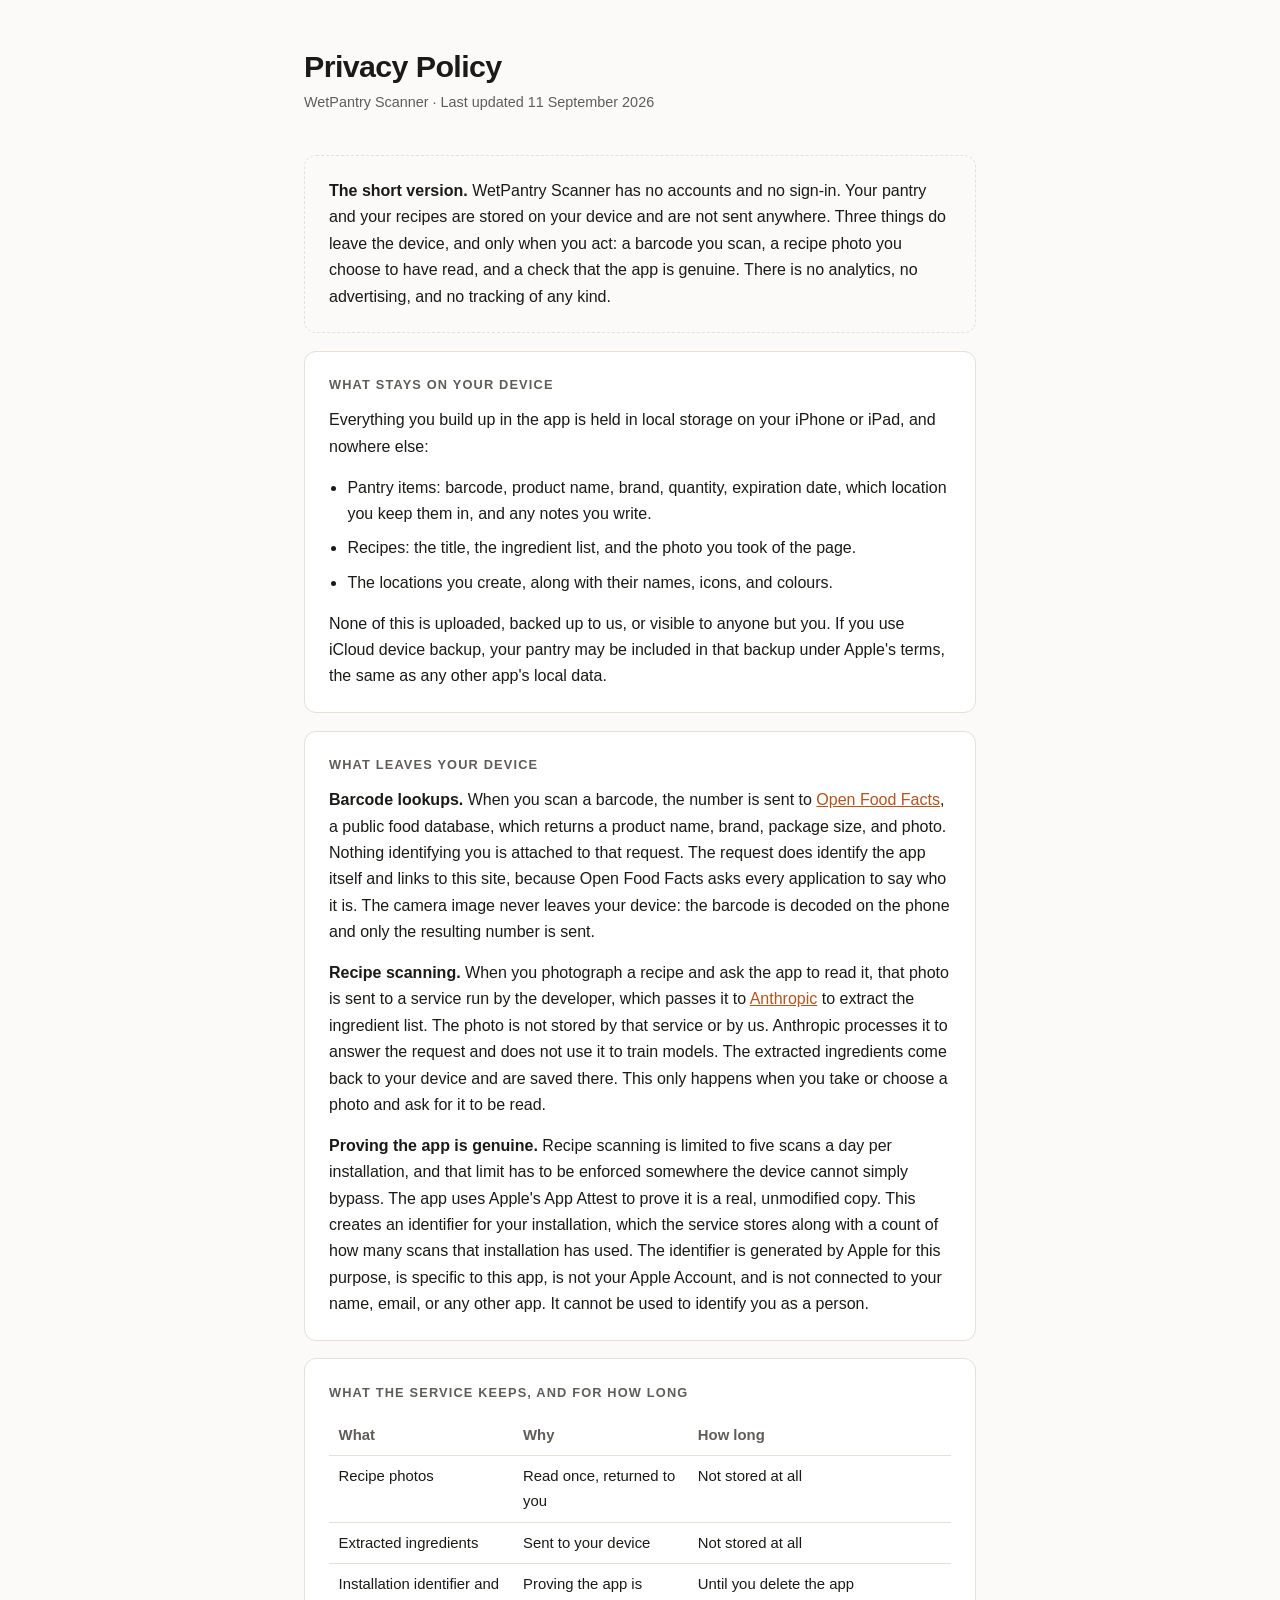
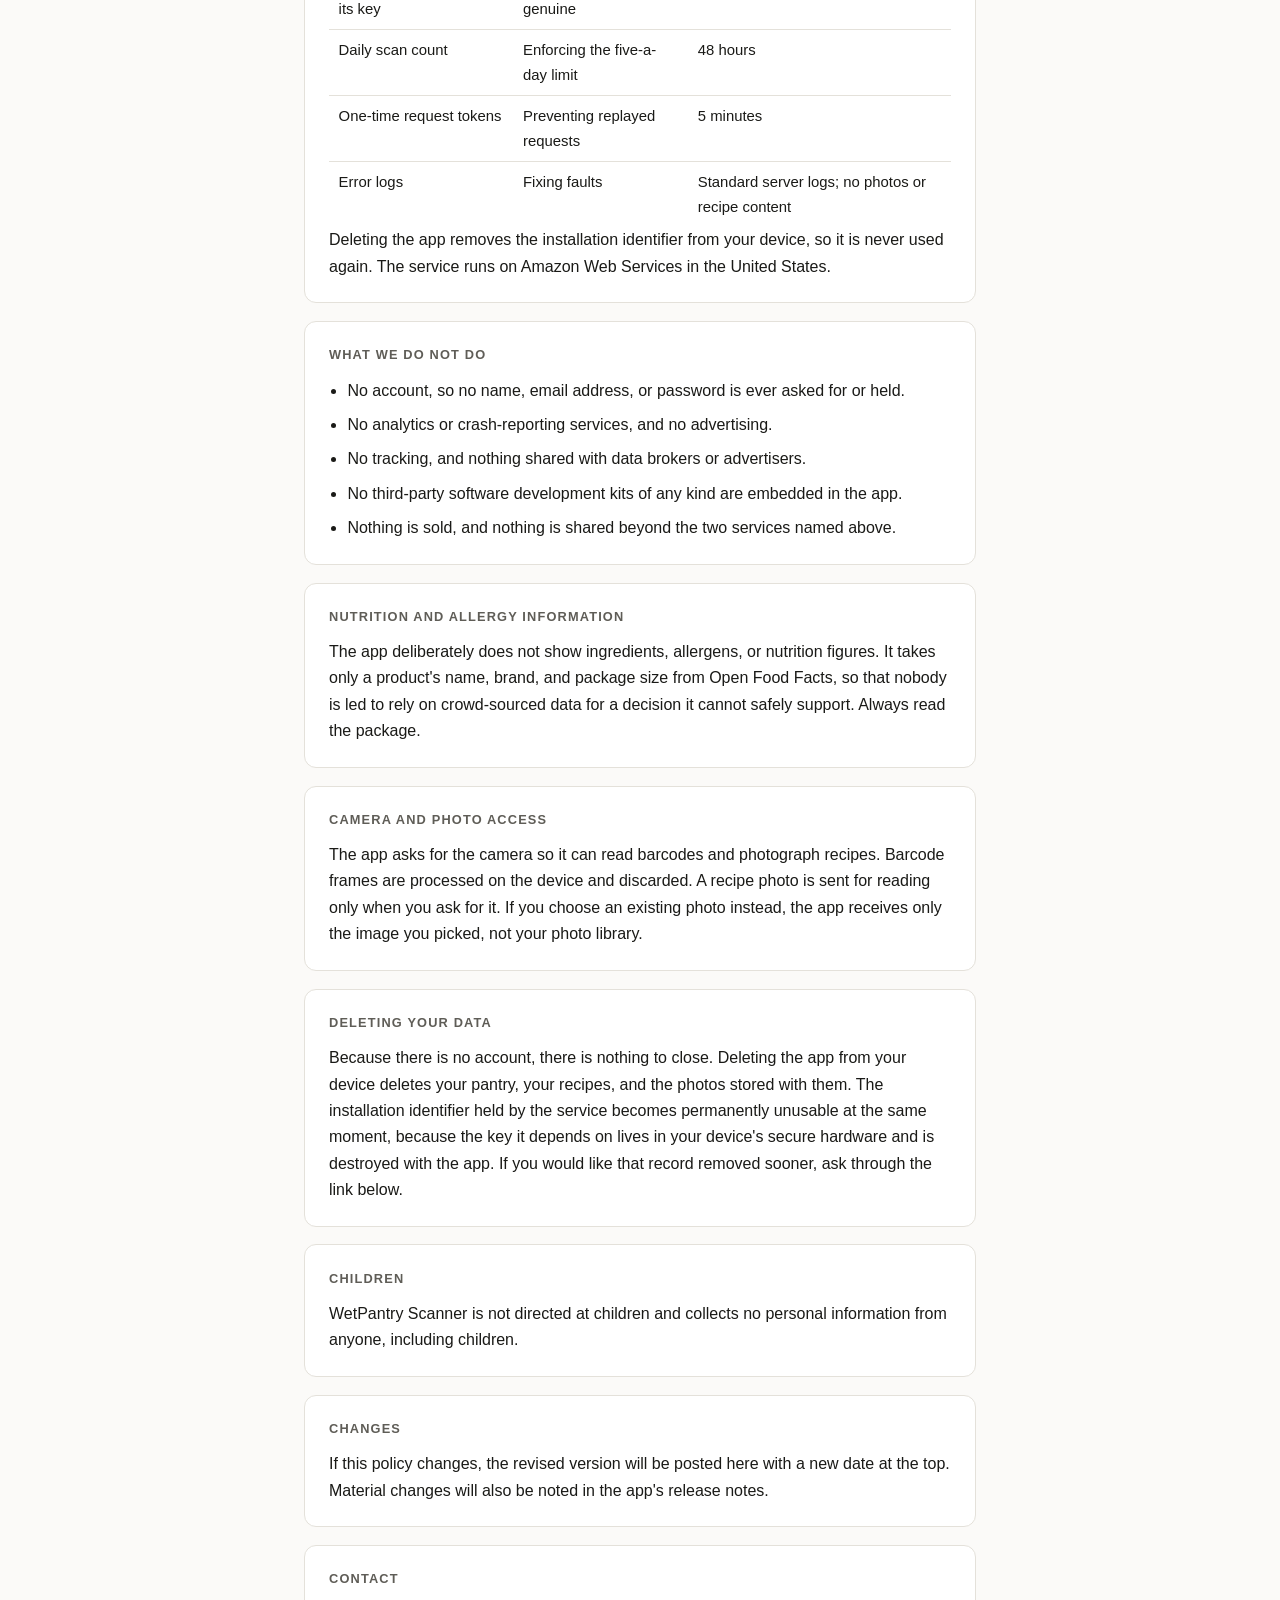
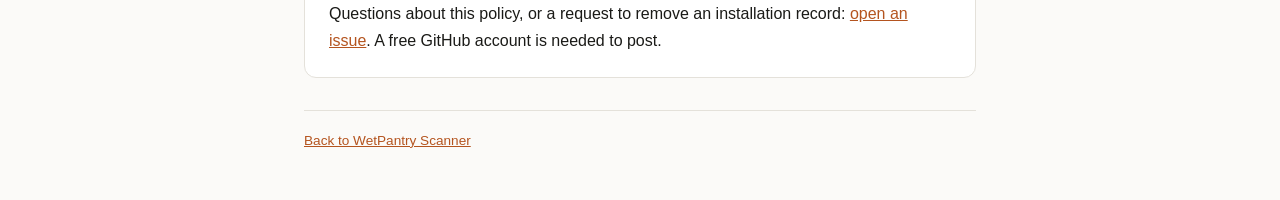
==== privacy.html @ a0a129f4 "Add the privacy policy Checked against what the app actually does rather than written from a templat" ====
<!doctype html>
<html lang="en">
<head>
<meta charset="utf-8">
<meta name="viewport" content="width=device-width, initial-scale=1">
<title>Privacy Policy · WetPantry Scanner</title>
<style>
  :root {
    --bg: #fbfaf8;
    --card: #ffffff;
    --ink: #1a1a17;
    --muted: #5f5d57;
    --rule: #e4e1da;
    --accent: #b4541f;
  }
  @media (prefers-color-scheme: dark) {
    :root {
      --bg: #16150f;
      --card: #201e18;
      --ink: #f2efe8;
      --muted: #a8a49a;
      --rule: #34312a;
      --accent: #e8874a;
    }
  }
  * { box-sizing: border-box; }
  body {
    margin: 0;
    background: var(--bg);
    color: var(--ink);
    font: 16px/1.65 -apple-system, BlinkMacSystemFont, "Segoe UI", Roboto, Helvetica, Arial, sans-serif;
    padding-block: 3rem;
    padding-inline: 20px;
  }
  main { max-width: 42rem; margin: 0 auto; }
  header { margin-bottom: 2.5rem; }
  h1 { font-size: 1.9rem; line-height: 1.2; margin: 0 0 .4rem; letter-spacing: -.02em; }
  .updated { color: var(--muted); margin: 0; font-size: .9rem; }
  h2 {
    font-size: .8rem; text-transform: uppercase; letter-spacing: .09em;
    color: var(--muted); margin: 0 0 .75rem; font-weight: 600;
  }
  section {
    background: var(--card);
    border: 1px solid var(--rule);
    border-radius: 12px;
    padding: 1.4rem 1.5rem;
    margin-bottom: 1.1rem;
  }
  .lede { background: transparent; border-style: dashed; }
  p { margin: 0 0 .9rem; }
  p:last-child { margin-bottom: 0; }
  a { color: var(--accent); }
  ul { margin: 0 0 .9rem; padding-left: 1.15rem; }
  ul:last-child { margin-bottom: 0; }
  li { margin-bottom: .5rem; }
  li:last-child { margin-bottom: 0; }
  table { border-collapse: collapse; width: 100%; font-size: .93rem; }
  th, td { text-align: left; padding: .5rem .6rem; border-bottom: 1px solid var(--rule); vertical-align: top; }
  th { color: var(--muted); font-weight: 600; }
  tr:last-child td { border-bottom: none; }
  .scroll { overflow-x: auto; }
  footer {
    color: var(--muted); font-size: .85rem;
    margin-top: 2rem; padding-top: 1.2rem;
    border-top: 1px solid var(--rule);
  }
</style>
</head>
<body>
<main>
  <header>
    <h1>Privacy Policy</h1>
    <p class="updated">WetPantry Scanner · Last updated 11 September 2026</p>
  </header>

  <section class="lede">
    <p><strong>The short version.</strong> WetPantry Scanner has no accounts and no sign-in. Your pantry and your recipes are stored on your device and are not sent anywhere. Three things do leave the device, and only when you act: a barcode you scan, a recipe photo you choose to have read, and a check that the app is genuine. There is no analytics, no advertising, and no tracking of any kind.</p>
  </section>

  <section>
    <h2>What stays on your device</h2>
    <p>Everything you build up in the app is held in local storage on your iPhone or iPad, and nowhere else:</p>
    <ul>
      <li>Pantry items: barcode, product name, brand, quantity, expiration date, which location you keep them in, and any notes you write.</li>
      <li>Recipes: the title, the ingredient list, and the photo you took of the page.</li>
      <li>The locations you create, along with their names, icons, and colours.</li>
    </ul>
    <p>None of this is uploaded, backed up to us, or visible to anyone but you. If you use iCloud device backup, your pantry may be included in that backup under Apple's terms, the same as any other app's local data.</p>
  </section>

  <section>
    <h2>What leaves your device</h2>

    <p><strong>Barcode lookups.</strong> When you scan a barcode, the number is sent to <a href="https://world.openfoodfacts.org">Open Food Facts</a>, a public food database, which returns a product name, brand, package size, and photo. Nothing identifying you is attached to that request. The request does identify the app itself and links to this site, because Open Food Facts asks every application to say who it is. The camera image never leaves your device: the barcode is decoded on the phone and only the resulting number is sent.</p>

    <p><strong>Recipe scanning.</strong> When you photograph a recipe and ask the app to read it, that photo is sent to a service run by the developer, which passes it to <a href="https://www.anthropic.com">Anthropic</a> to extract the ingredient list. The photo is not stored by that service or by us. Anthropic processes it to answer the request and does not use it to train models. The extracted ingredients come back to your device and are saved there. This only happens when you take or choose a photo and ask for it to be read.</p>

    <p><strong>Proving the app is genuine.</strong> Recipe scanning is limited to five scans a day per installation, and that limit has to be enforced somewhere the device cannot simply bypass. The app uses Apple's App Attest to prove it is a real, unmodified copy. This creates an identifier for your installation, which the service stores along with a count of how many scans that installation has used. The identifier is generated by Apple for this purpose, is specific to this app, is not your Apple Account, and is not connected to your name, email, or any other app. It cannot be used to identify you as a person.</p>
  </section>

  <section>
    <h2>What the service keeps, and for how long</h2>
    <div class="scroll">
      <table>
        <tr><th>What</th><th>Why</th><th>How long</th></tr>
        <tr><td>Recipe photos</td><td>Read once, returned to you</td><td>Not stored at all</td></tr>
        <tr><td>Extracted ingredients</td><td>Sent to your device</td><td>Not stored at all</td></tr>
        <tr><td>Installation identifier and its key</td><td>Proving the app is genuine</td><td>Until you delete the app</td></tr>
        <tr><td>Daily scan count</td><td>Enforcing the five-a-day limit</td><td>48 hours</td></tr>
        <tr><td>One-time request tokens</td><td>Preventing replayed requests</td><td>5 minutes</td></tr>
        <tr><td>Error logs</td><td>Fixing faults</td><td>Standard server logs; no photos or recipe content</td></tr>
      </table>
    </div>
    <p>Deleting the app removes the installation identifier from your device, so it is never used again. The service runs on Amazon Web Services in the United States.</p>
  </section>

  <section>
    <h2>What we do not do</h2>
    <ul>
      <li>No account, so no name, email address, or password is ever asked for or held.</li>
      <li>No analytics or crash-reporting services, and no advertising.</li>
      <li>No tracking, and nothing shared with data brokers or advertisers.</li>
      <li>No third-party software development kits of any kind are embedded in the app.</li>
      <li>Nothing is sold, and nothing is shared beyond the two services named above.</li>
    </ul>
  </section>

  <section>
    <h2>Nutrition and allergy information</h2>
    <p>The app deliberately does not show ingredients, allergens, or nutrition figures. It takes only a product's name, brand, and package size from Open Food Facts, so that nobody is led to rely on crowd-sourced data for a decision it cannot safely support. Always read the package.</p>
  </section>

  <section>
    <h2>Camera and photo access</h2>
    <p>The app asks for the camera so it can read barcodes and photograph recipes. Barcode frames are processed on the device and discarded. A recipe photo is sent for reading only when you ask for it. If you choose an existing photo instead, the app receives only the image you picked, not your photo library.</p>
  </section>

  <section>
    <h2>Deleting your data</h2>
    <p>Because there is no account, there is nothing to close. Deleting the app from your device deletes your pantry, your recipes, and the photos stored with them. The installation identifier held by the service becomes permanently unusable at the same moment, because the key it depends on lives in your device's secure hardware and is destroyed with the app. If you would like that record removed sooner, ask through the link below.</p>
  </section>

  <section>
    <h2>Children</h2>
    <p>WetPantry Scanner is not directed at children and collects no personal information from anyone, including children.</p>
  </section>

  <section>
    <h2>Changes</h2>
    <p>If this policy changes, the revised version will be posted here with a new date at the top. Material changes will also be noted in the app's release notes.</p>
  </section>

  <section>
    <h2>Contact</h2>
    <p>Questions about this policy, or a request to remove an installation record: <a href="https://github.com/wethcr/WetPantry/issues">open an issue</a>. A free GitHub account is needed to post.</p>
  </section>

  <footer>
    <a href="./">Back to WetPantry Scanner</a>
  </footer>
</main>
</body>
</html>
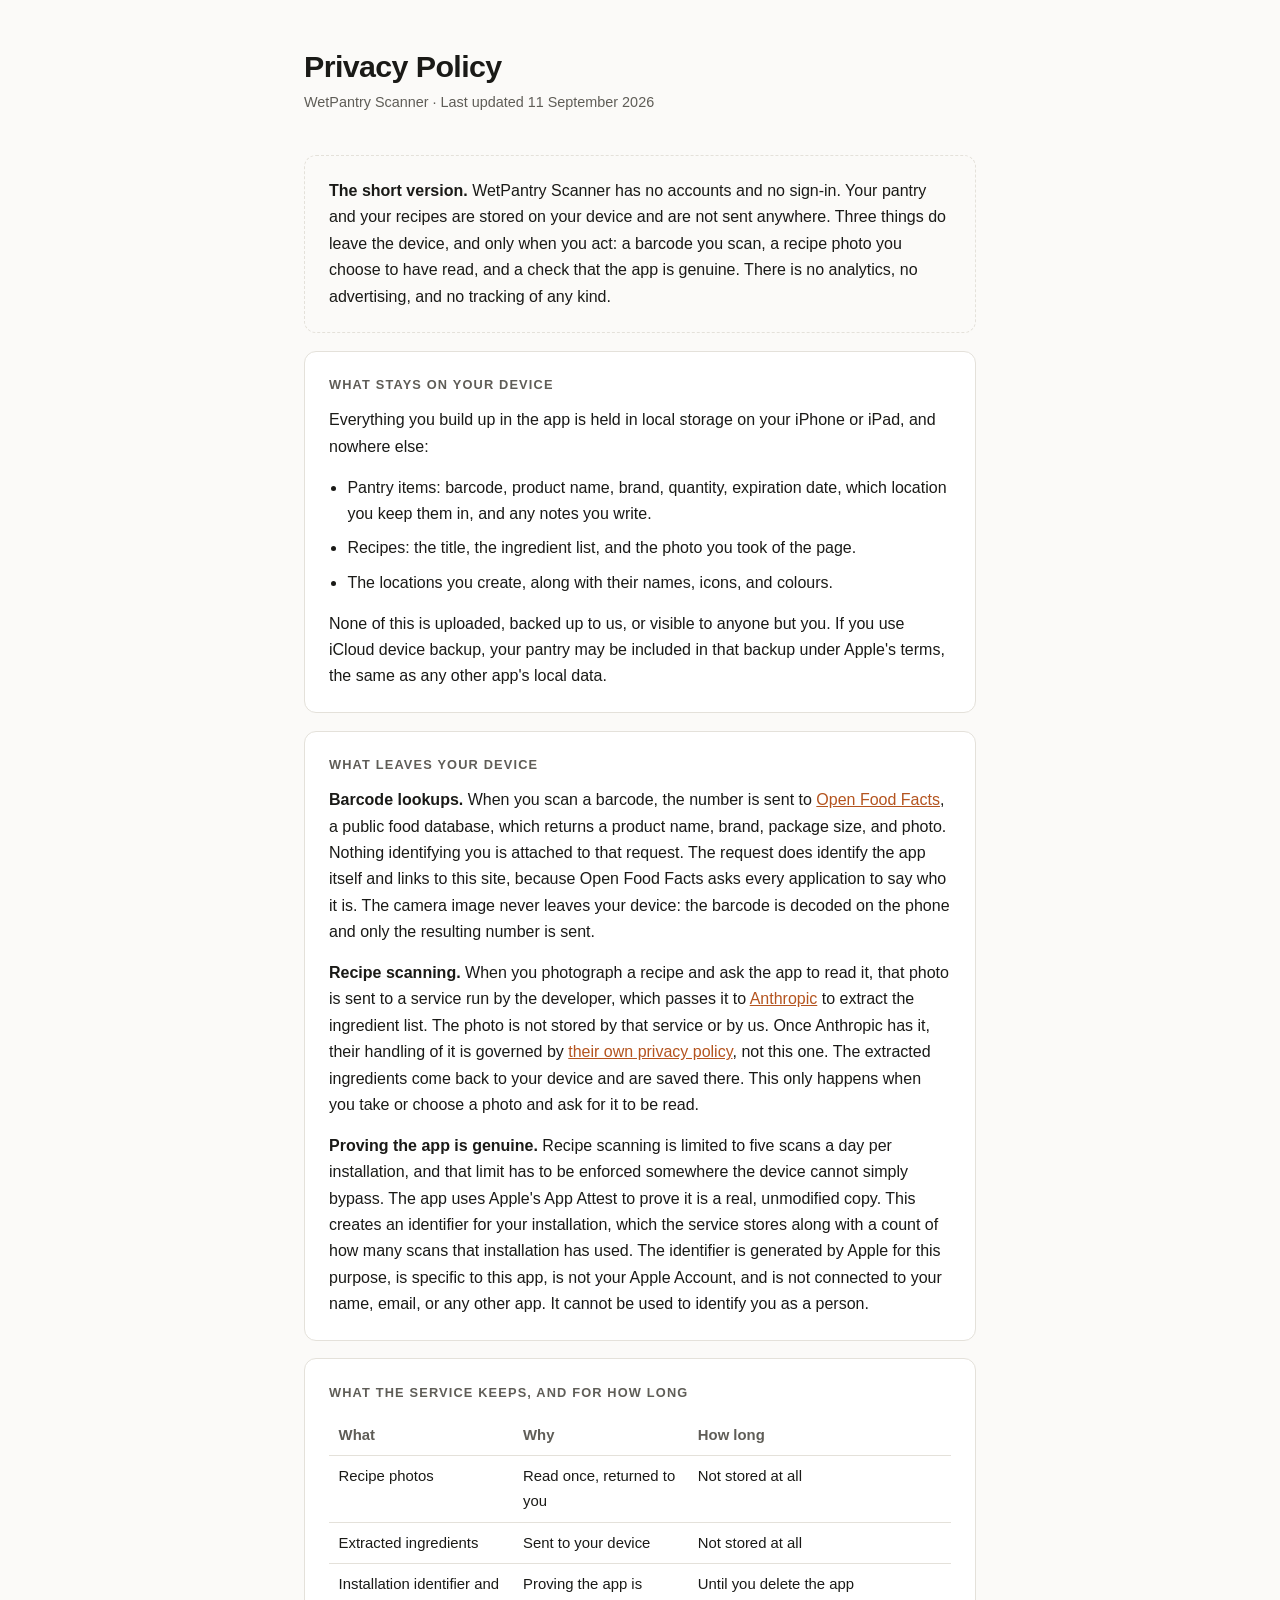
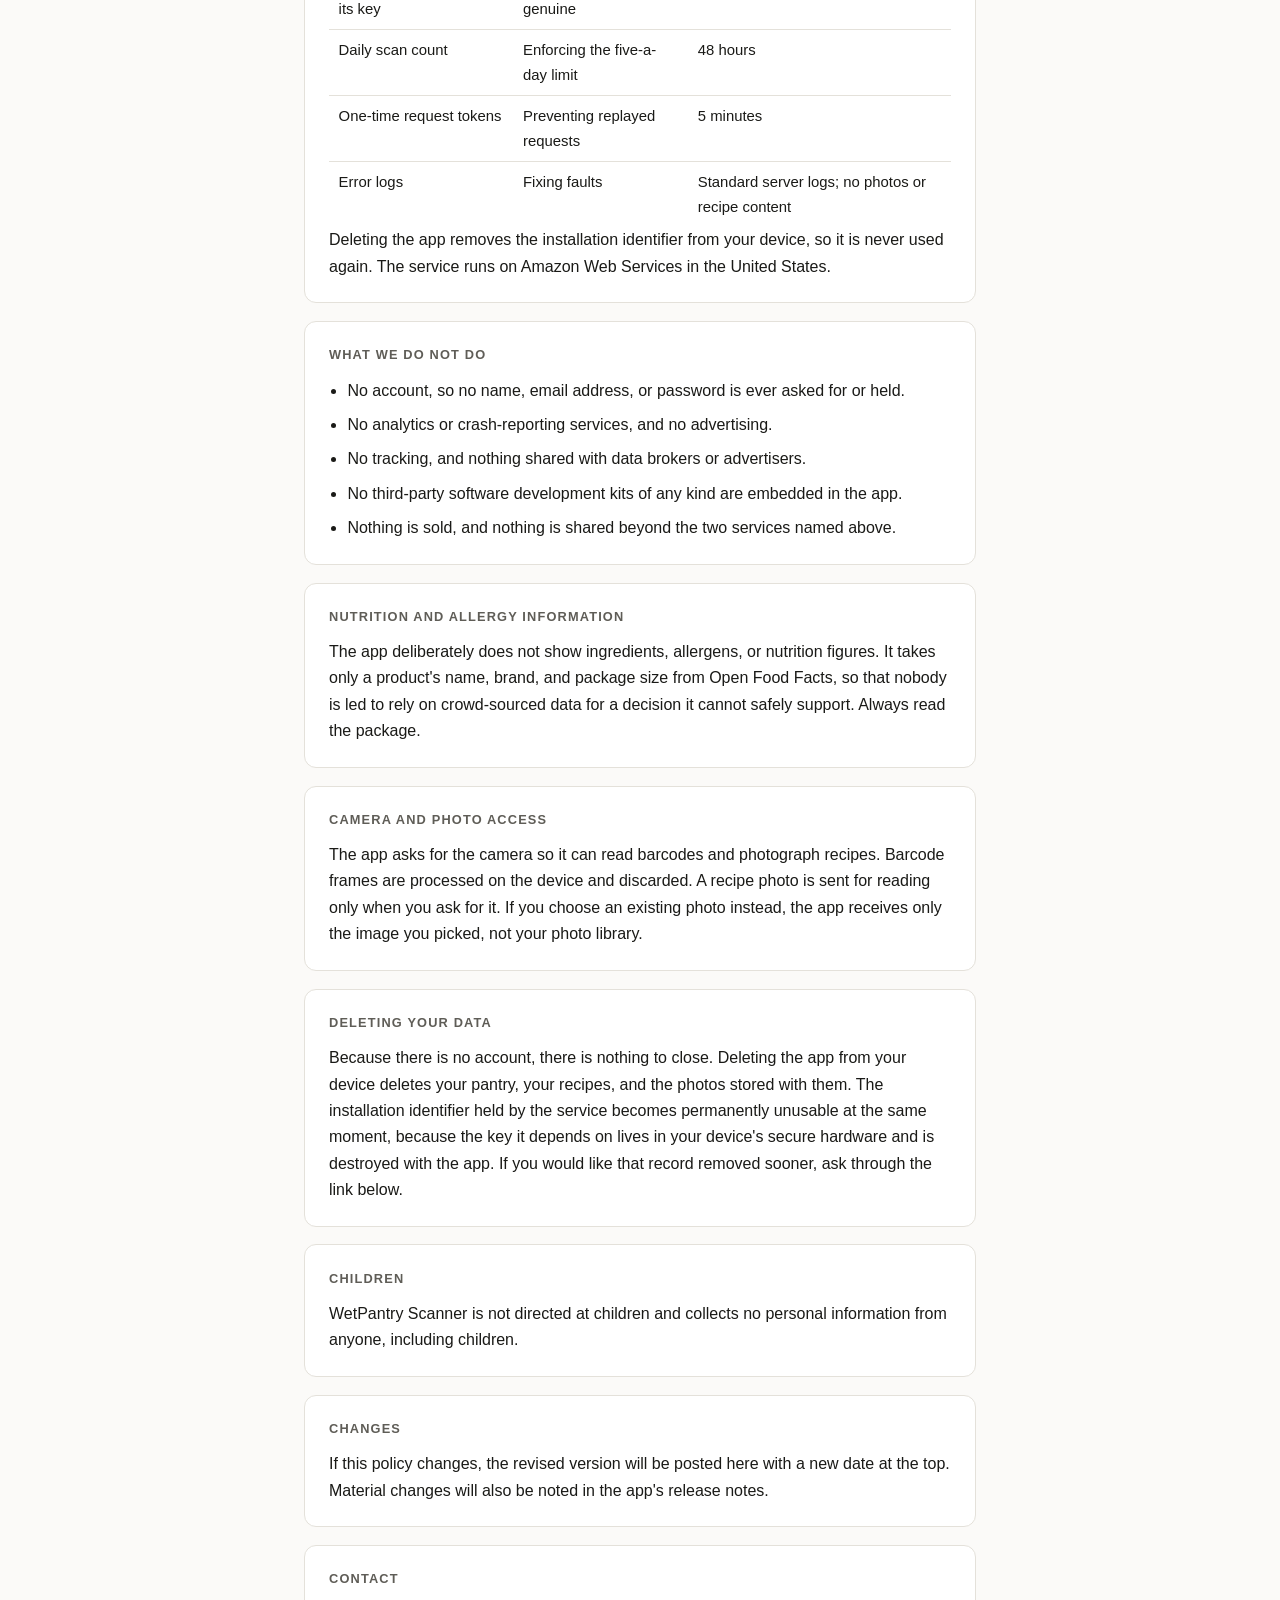
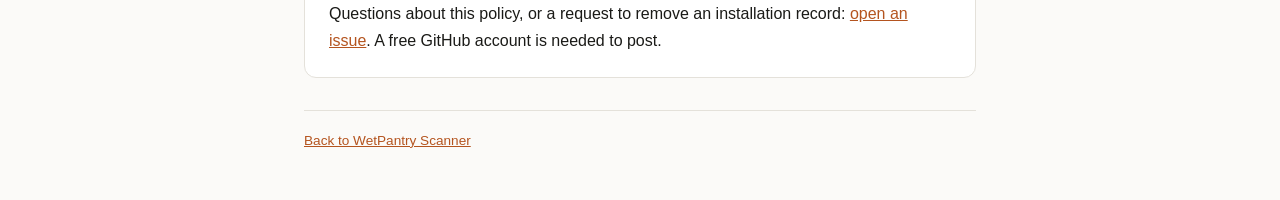
==== commit 992709af: "Don't claim what Anthropic does with a photo The policy said photos are not used to train models. Th" ====
--- a/privacy.html
+++ b/privacy.html
@@ -94,7 +94,7 @@
 
     <p><strong>Barcode lookups.</strong> When you scan a barcode, the number is sent to <a href="https://world.openfoodfacts.org">Open Food Facts</a>, a public food database, which returns a product name, brand, package size, and photo. Nothing identifying you is attached to that request. The request does identify the app itself and links to this site, because Open Food Facts asks every application to say who it is. The camera image never leaves your device: the barcode is decoded on the phone and only the resulting number is sent.</p>
 
-    <p><strong>Recipe scanning.</strong> When you photograph a recipe and ask the app to read it, that photo is sent to a service run by the developer, which passes it to <a href="https://www.anthropic.com">Anthropic</a> to extract the ingredient list. The photo is not stored by that service or by us. Anthropic processes it to answer the request and does not use it to train models. The extracted ingredients come back to your device and are saved there. This only happens when you take or choose a photo and ask for it to be read.</p>
+    <p><strong>Recipe scanning.</strong> When you photograph a recipe and ask the app to read it, that photo is sent to a service run by the developer, which passes it to <a href="https://www.anthropic.com">Anthropic</a> to extract the ingredient list. The photo is not stored by that service or by us. Once Anthropic has it, their handling of it is governed by <a href="https://www.anthropic.com/legal/privacy">their own privacy policy</a>, not this one. The extracted ingredients come back to your device and are saved there. This only happens when you take or choose a photo and ask for it to be read.</p>
 
     <p><strong>Proving the app is genuine.</strong> Recipe scanning is limited to five scans a day per installation, and that limit has to be enforced somewhere the device cannot simply bypass. The app uses Apple's App Attest to prove it is a real, unmodified copy. This creates an identifier for your installation, which the service stores along with a count of how many scans that installation has used. The identifier is generated by Apple for this purpose, is specific to this app, is not your Apple Account, and is not connected to your name, email, or any other app. It cannot be used to identify you as a person.</p>
   </section>
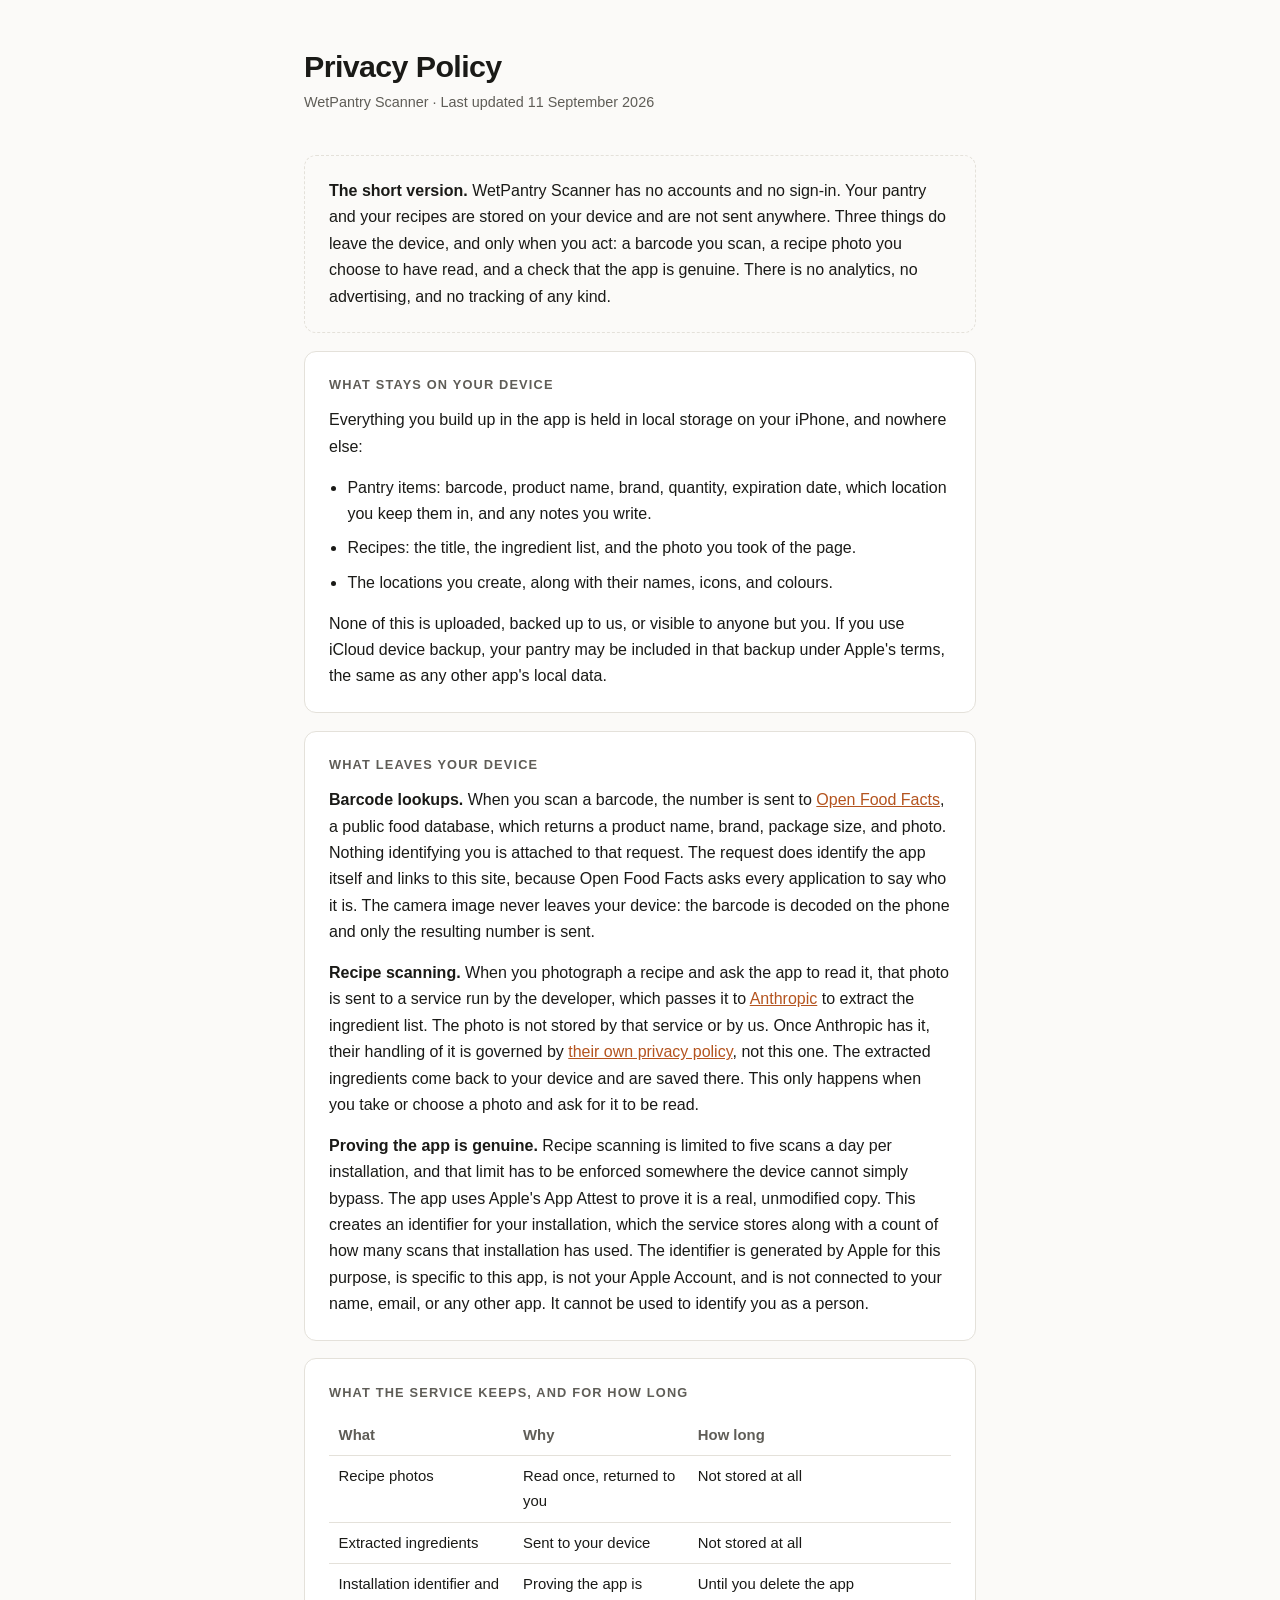
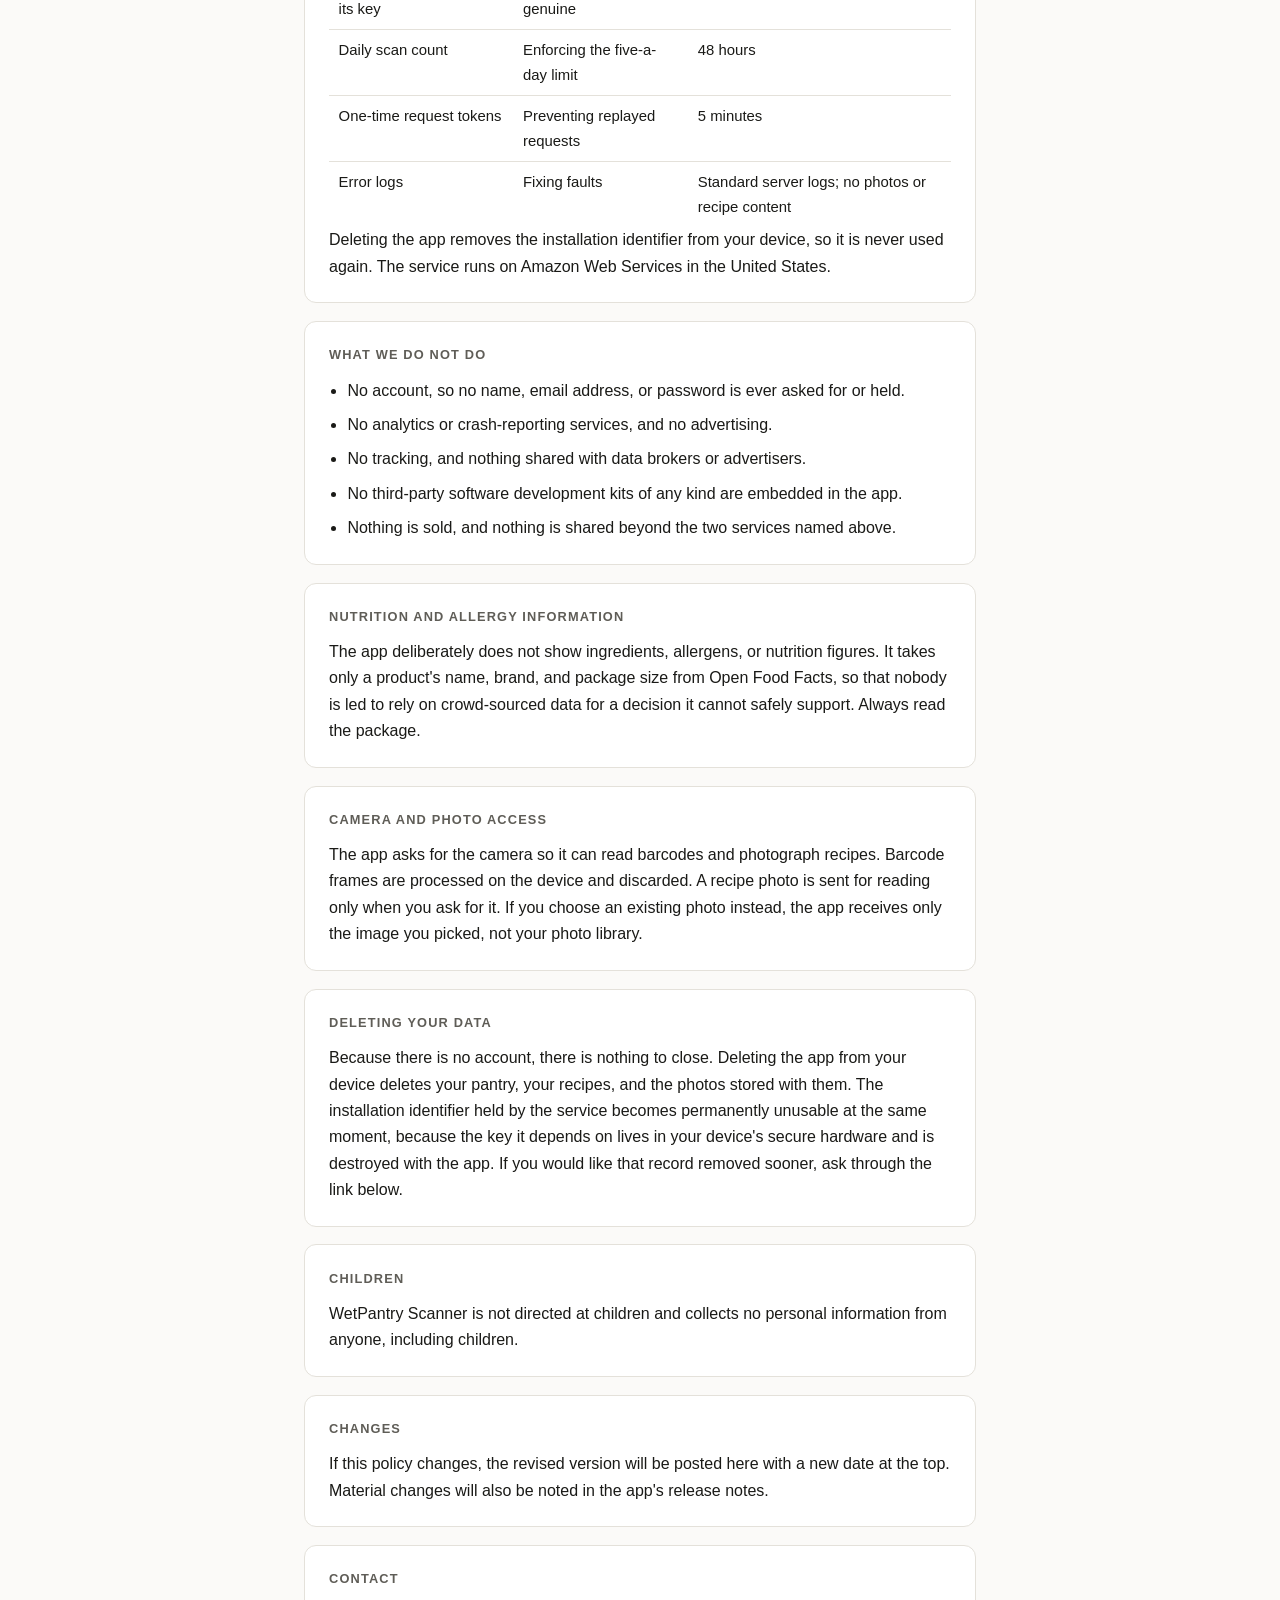
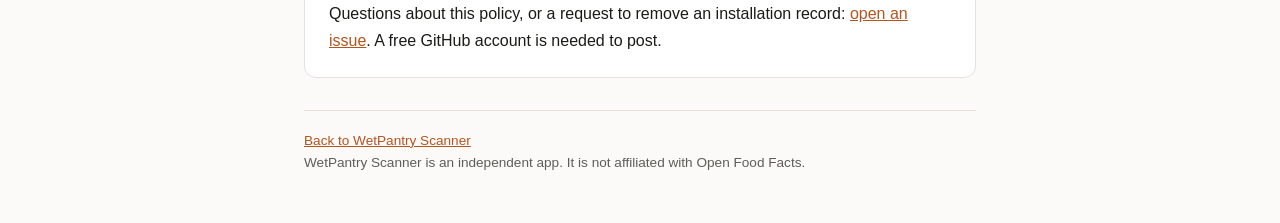
==== commit fb8711d1: "Share one stylesheet between the pages The two pages each carried their own copy of the same CSS, an" ====
--- a/privacy.html
+++ b/privacy.html
@@ -4,68 +4,7 @@
 <meta charset="utf-8">
 <meta name="viewport" content="width=device-width, initial-scale=1">
 <title>Privacy Policy · WetPantry Scanner</title>
-<style>
-  :root {
-    --bg: #fbfaf8;
-    --card: #ffffff;
-    --ink: #1a1a17;
-    --muted: #5f5d57;
-    --rule: #e4e1da;
-    --accent: #b4541f;
-  }
-  @media (prefers-color-scheme: dark) {
-    :root {
-      --bg: #16150f;
-      --card: #201e18;
-      --ink: #f2efe8;
-      --muted: #a8a49a;
-      --rule: #34312a;
-      --accent: #e8874a;
-    }
-  }
-  * { box-sizing: border-box; }
-  body {
-    margin: 0;
-    background: var(--bg);
-    color: var(--ink);
-    font: 16px/1.65 -apple-system, BlinkMacSystemFont, "Segoe UI", Roboto, Helvetica, Arial, sans-serif;
-    padding-block: 3rem;
-    padding-inline: 20px;
-  }
-  main { max-width: 42rem; margin: 0 auto; }
-  header { margin-bottom: 2.5rem; }
-  h1 { font-size: 1.9rem; line-height: 1.2; margin: 0 0 .4rem; letter-spacing: -.02em; }
-  .updated { color: var(--muted); margin: 0; font-size: .9rem; }
-  h2 {
-    font-size: .8rem; text-transform: uppercase; letter-spacing: .09em;
-    color: var(--muted); margin: 0 0 .75rem; font-weight: 600;
-  }
-  section {
-    background: var(--card);
-    border: 1px solid var(--rule);
-    border-radius: 12px;
-    padding: 1.4rem 1.5rem;
-    margin-bottom: 1.1rem;
-  }
-  .lede { background: transparent; border-style: dashed; }
-  p { margin: 0 0 .9rem; }
-  p:last-child { margin-bottom: 0; }
-  a { color: var(--accent); }
-  ul { margin: 0 0 .9rem; padding-left: 1.15rem; }
-  ul:last-child { margin-bottom: 0; }
-  li { margin-bottom: .5rem; }
-  li:last-child { margin-bottom: 0; }
-  table { border-collapse: collapse; width: 100%; font-size: .93rem; }
-  th, td { text-align: left; padding: .5rem .6rem; border-bottom: 1px solid var(--rule); vertical-align: top; }
-  th { color: var(--muted); font-weight: 600; }
-  tr:last-child td { border-bottom: none; }
-  .scroll { overflow-x: auto; }
-  footer {
-    color: var(--muted); font-size: .85rem;
-    margin-top: 2rem; padding-top: 1.2rem;
-    border-top: 1px solid var(--rule);
-  }
-</style>
+<link rel="stylesheet" href="style.css">
 </head>
 <body>
 <main>
@@ -80,7 +19,7 @@
 
   <section>
     <h2>What stays on your device</h2>
-    <p>Everything you build up in the app is held in local storage on your iPhone or iPad, and nowhere else:</p>
+    <p>Everything you build up in the app is held in local storage on your iPhone, and nowhere else:</p>
     <ul>
       <li>Pantry items: barcode, product name, brand, quantity, expiration date, which location you keep them in, and any notes you write.</li>
       <li>Recipes: the title, the ingredient list, and the photo you took of the page.</li>
@@ -157,7 +96,8 @@
   </section>
 
   <footer>
-    <a href="./">Back to WetPantry Scanner</a>
+    <a href="./">Back to WetPantry Scanner</a><br>
+    WetPantry Scanner is an independent app. It is not affiliated with Open Food Facts.
   </footer>
 </main>
 </body>
--- a/style.css
+++ b/style.css
@@ -0,0 +1,101 @@
+/* Shared by every page. Kept in one file so the two pages cannot drift apart,
+   which they already had: different column widths and list spacing. */
+
+:root {
+  --bg: #fbfaf8;
+  --card: #ffffff;
+  --ink: #1a1a17;
+  --muted: #5f5d57;
+  --rule: #e4e1da;
+  --accent: #b4541f;
+}
+
+@media (prefers-color-scheme: dark) {
+  :root {
+    --bg: #16150f;
+    --card: #201e18;
+    --ink: #f2efe8;
+    --muted: #a8a49a;
+    --rule: #34312a;
+    --accent: #e8874a;
+  }
+}
+
+* { box-sizing: border-box; }
+
+body {
+  margin: 0;
+  background: var(--bg);
+  color: var(--ink);
+  font: 16px/1.65 -apple-system, BlinkMacSystemFont, "Segoe UI", Roboto, Helvetica, Arial, sans-serif;
+  padding-block: 3rem;
+  padding-inline: 20px;
+}
+
+main { max-width: 42rem; margin: 0 auto; }
+
+header { margin-bottom: 2.5rem; }
+
+h1 {
+  font-size: 1.9rem;
+  line-height: 1.2;
+  margin: 0 0 .4rem;
+  letter-spacing: -.02em;
+}
+
+/* The line under the title: a description on the home page, a date on the
+   policy. Same slot, same treatment. */
+.tagline, .updated { color: var(--muted); margin: 0; }
+.tagline { font-size: 1.05rem; }
+.updated { font-size: .9rem; }
+
+h2 {
+  font-size: .8rem;
+  text-transform: uppercase;
+  letter-spacing: .09em;
+  color: var(--muted);
+  margin: 0 0 .75rem;
+  font-weight: 600;
+}
+
+section {
+  background: var(--card);
+  border: 1px solid var(--rule);
+  border-radius: 12px;
+  padding: 1.4rem 1.5rem;
+  margin-bottom: 1.1rem;
+}
+
+/* An opening summary, set apart from the sections it summarises. */
+.lede { background: transparent; border-style: dashed; }
+
+p { margin: 0 0 .9rem; }
+p:last-child { margin-bottom: 0; }
+
+a { color: var(--accent); }
+
+ul { margin: 0 0 .9rem; padding-left: 1.15rem; }
+ul:last-child { margin-bottom: 0; }
+li { margin-bottom: .5rem; }
+li:last-child { margin-bottom: 0; }
+
+table { border-collapse: collapse; width: 100%; font-size: .93rem; }
+th, td {
+  text-align: left;
+  padding: .5rem .6rem;
+  border-bottom: 1px solid var(--rule);
+  vertical-align: top;
+}
+th { color: var(--muted); font-weight: 600; }
+tr:last-child td { border-bottom: none; }
+
+/* Tables are the one thing allowed to scroll sideways on a narrow phone. */
+.scroll { overflow-x: auto; }
+
+footer {
+  color: var(--muted);
+  font-size: .85rem;
+  margin-top: 2rem;
+  padding-top: 1.2rem;
+  border-top: 1px solid var(--rule);
+}
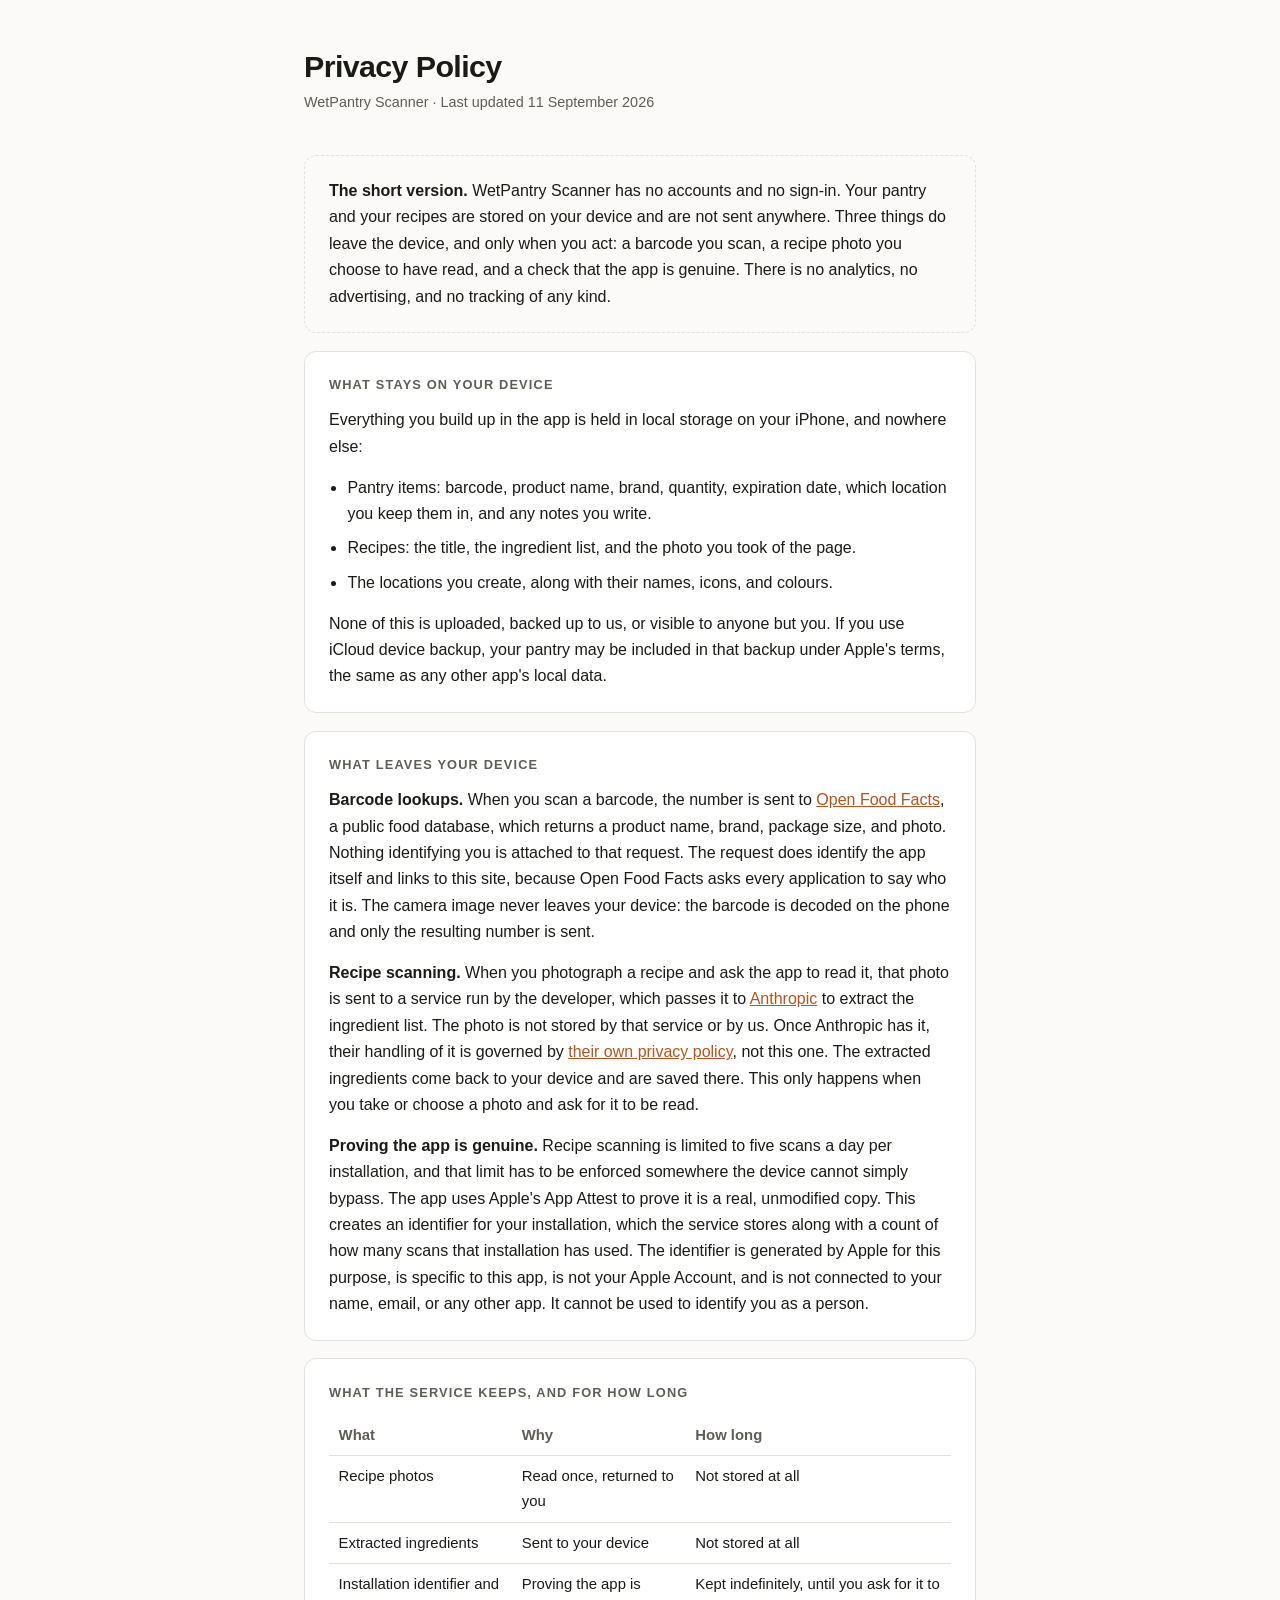
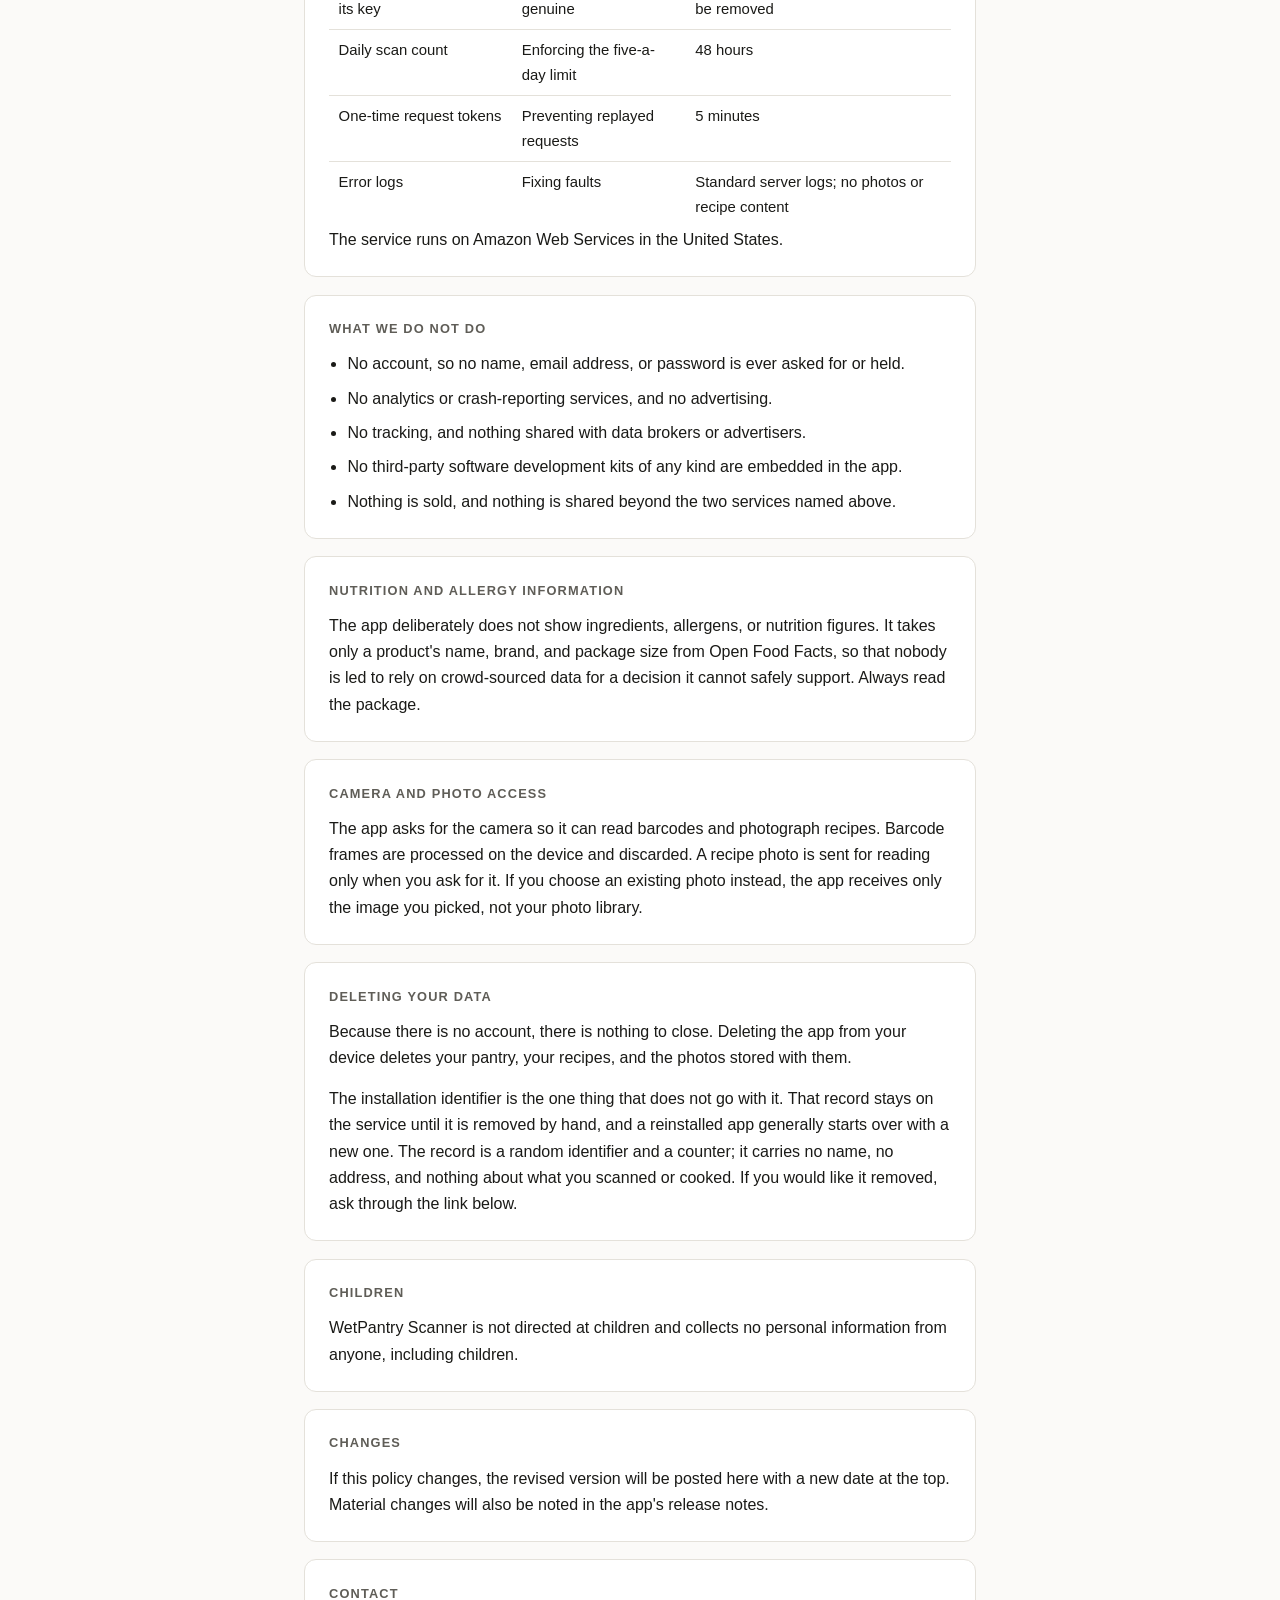
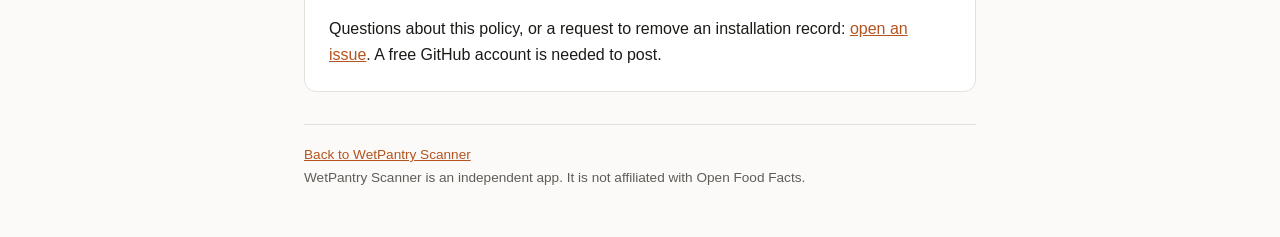
==== commit 15b89d52: "Correct what happens to the installation record The policy said the installation identifier is kept " ====
--- a/privacy.html
+++ b/privacy.html
@@ -45,13 +45,13 @@
         <tr><th>What</th><th>Why</th><th>How long</th></tr>
         <tr><td>Recipe photos</td><td>Read once, returned to you</td><td>Not stored at all</td></tr>
         <tr><td>Extracted ingredients</td><td>Sent to your device</td><td>Not stored at all</td></tr>
-        <tr><td>Installation identifier and its key</td><td>Proving the app is genuine</td><td>Until you delete the app</td></tr>
+        <tr><td>Installation identifier and its key</td><td>Proving the app is genuine</td><td>Kept indefinitely, until you ask for it to be removed</td></tr>
         <tr><td>Daily scan count</td><td>Enforcing the five-a-day limit</td><td>48 hours</td></tr>
         <tr><td>One-time request tokens</td><td>Preventing replayed requests</td><td>5 minutes</td></tr>
         <tr><td>Error logs</td><td>Fixing faults</td><td>Standard server logs; no photos or recipe content</td></tr>
       </table>
     </div>
-    <p>Deleting the app removes the installation identifier from your device, so it is never used again. The service runs on Amazon Web Services in the United States.</p>
+    <p>The service runs on Amazon Web Services in the United States.</p>
   </section>
 
   <section>
@@ -77,7 +77,8 @@
 
   <section>
     <h2>Deleting your data</h2>
-    <p>Because there is no account, there is nothing to close. Deleting the app from your device deletes your pantry, your recipes, and the photos stored with them. The installation identifier held by the service becomes permanently unusable at the same moment, because the key it depends on lives in your device's secure hardware and is destroyed with the app. If you would like that record removed sooner, ask through the link below.</p>
+    <p>Because there is no account, there is nothing to close. Deleting the app from your device deletes your pantry, your recipes, and the photos stored with them.</p>
+    <p>The installation identifier is the one thing that does not go with it. That record stays on the service until it is removed by hand, and a reinstalled app generally starts over with a new one. The record is a random identifier and a counter; it carries no name, no address, and nothing about what you scanned or cooked. If you would like it removed, ask through the link below.</p>
   </section>
 
   <section>
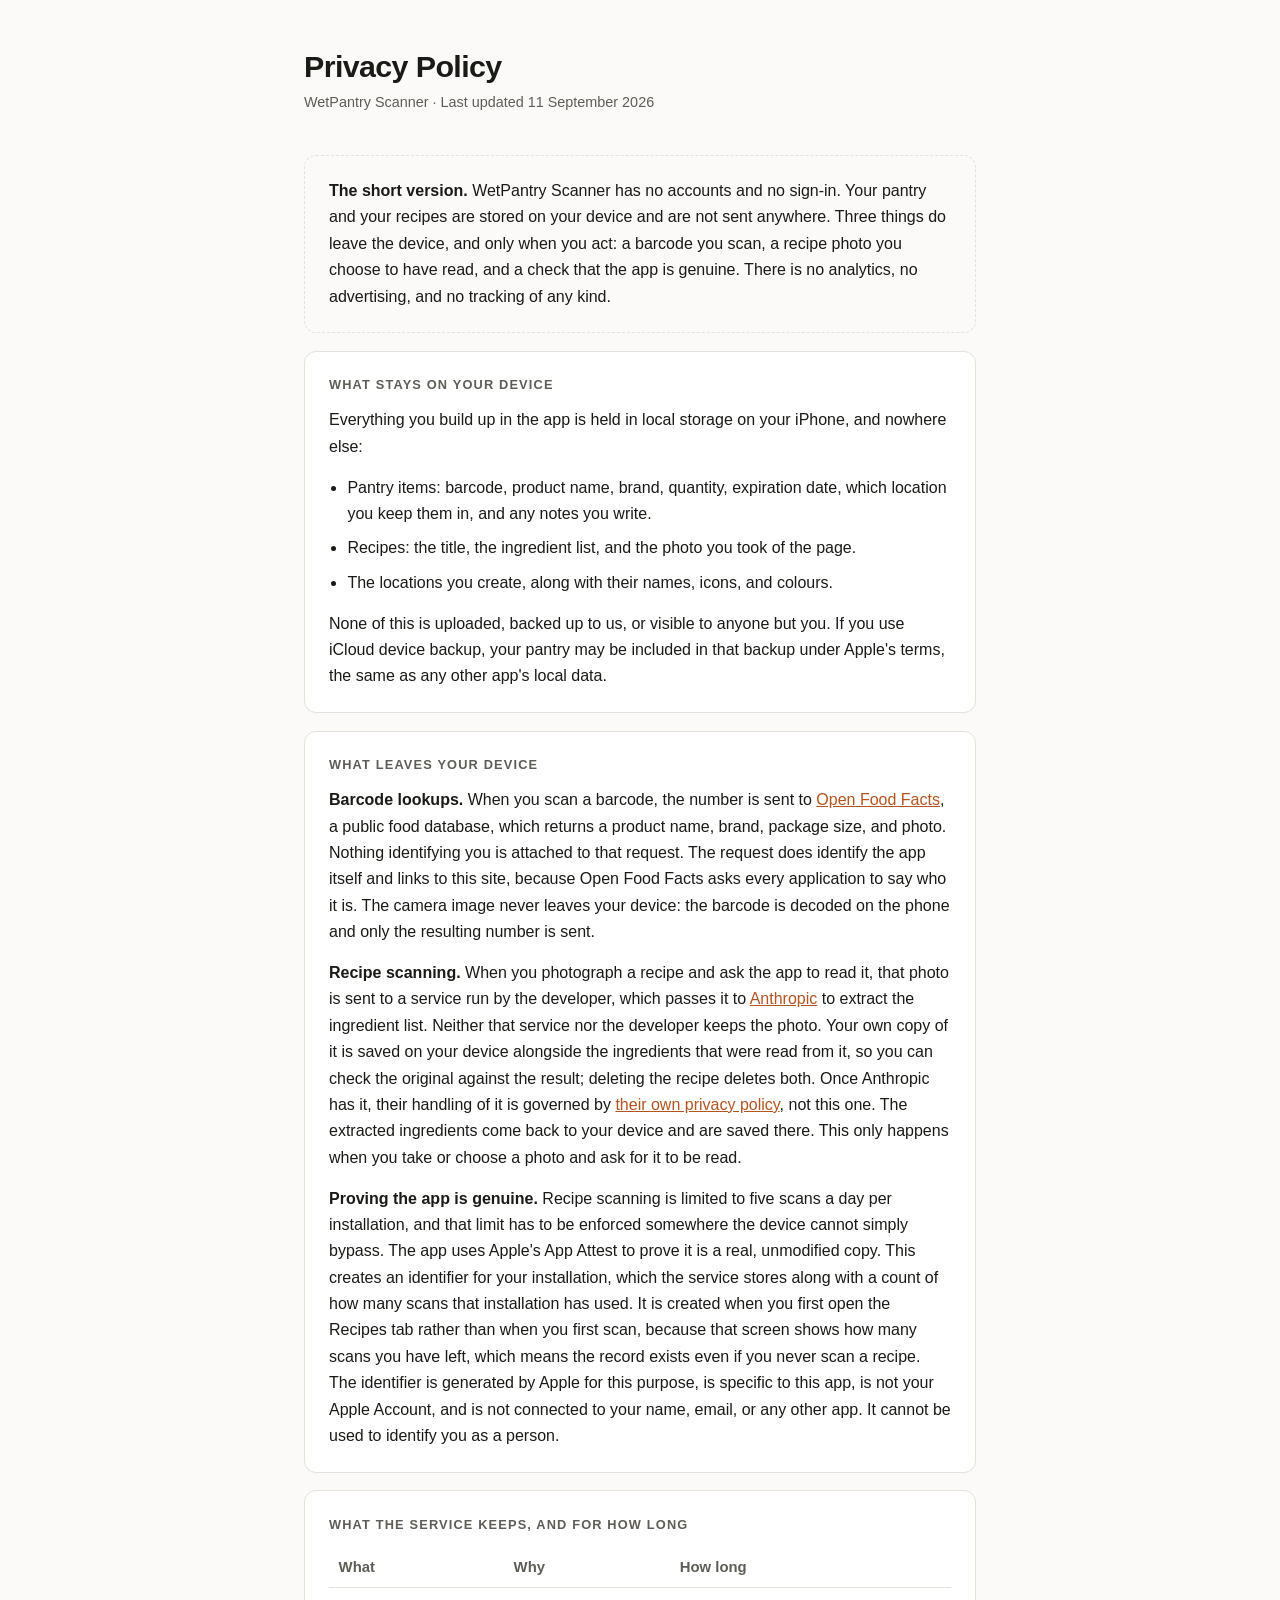
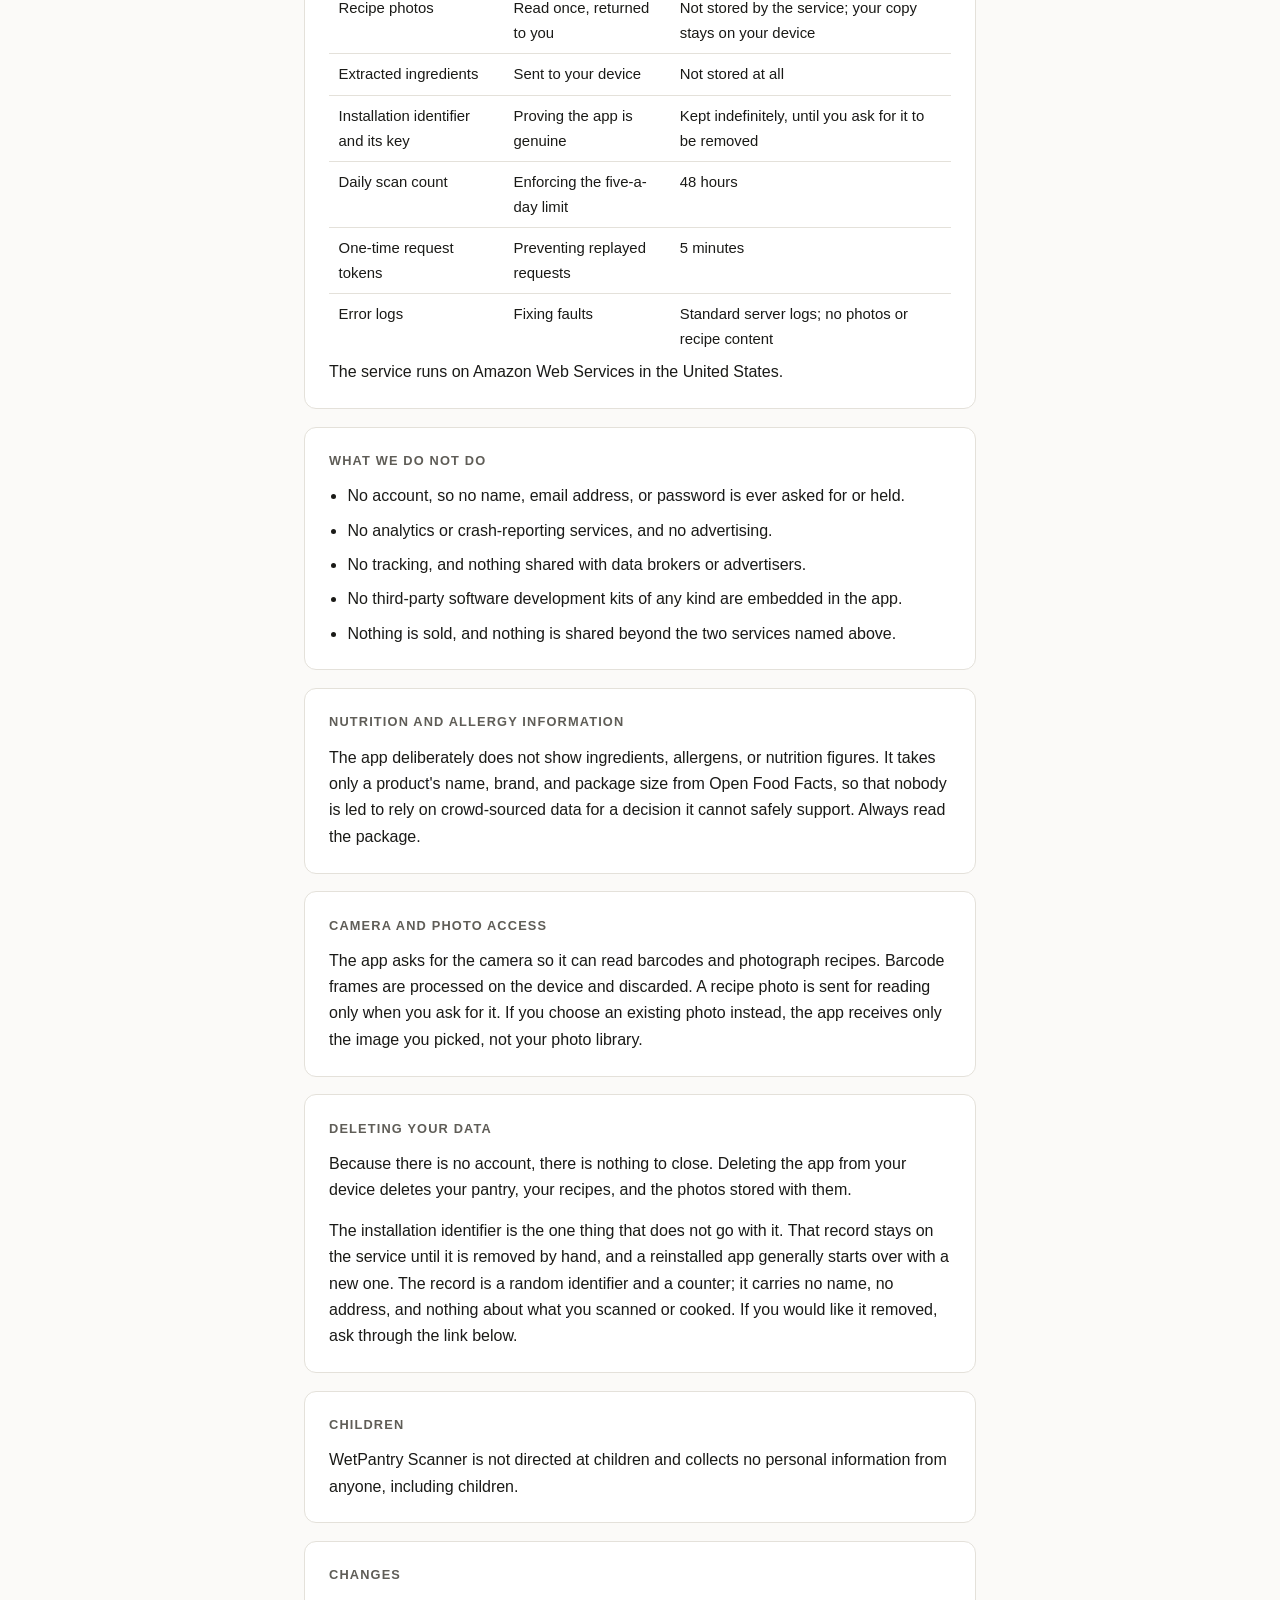
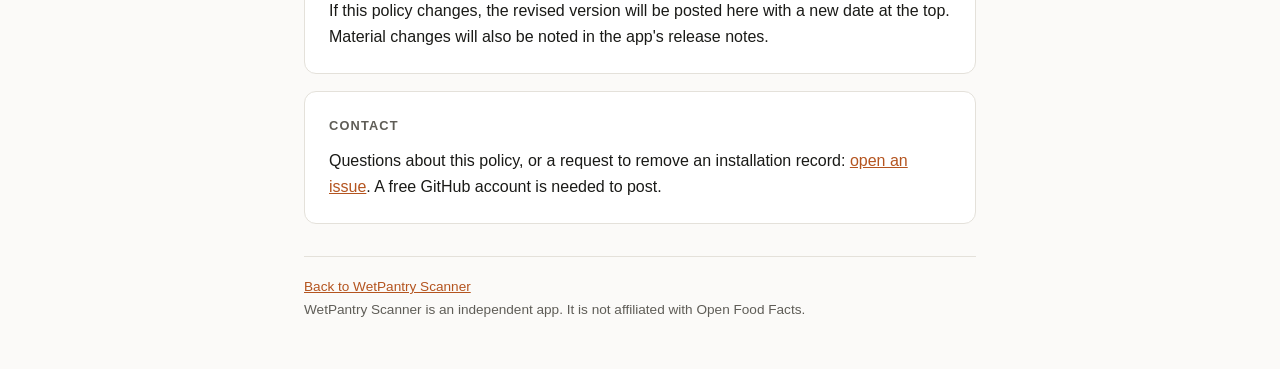
==== commit 77b937b9: "Say what happens to the recipe photo, and when the install is registered Two claims did not match th" ====
--- a/privacy.html
+++ b/privacy.html
@@ -33,9 +33,9 @@
 
     <p><strong>Barcode lookups.</strong> When you scan a barcode, the number is sent to <a href="https://world.openfoodfacts.org">Open Food Facts</a>, a public food database, which returns a product name, brand, package size, and photo. Nothing identifying you is attached to that request. The request does identify the app itself and links to this site, because Open Food Facts asks every application to say who it is. The camera image never leaves your device: the barcode is decoded on the phone and only the resulting number is sent.</p>
 
-    <p><strong>Recipe scanning.</strong> When you photograph a recipe and ask the app to read it, that photo is sent to a service run by the developer, which passes it to <a href="https://www.anthropic.com">Anthropic</a> to extract the ingredient list. The photo is not stored by that service or by us. Once Anthropic has it, their handling of it is governed by <a href="https://www.anthropic.com/legal/privacy">their own privacy policy</a>, not this one. The extracted ingredients come back to your device and are saved there. This only happens when you take or choose a photo and ask for it to be read.</p>
+    <p><strong>Recipe scanning.</strong> When you photograph a recipe and ask the app to read it, that photo is sent to a service run by the developer, which passes it to <a href="https://www.anthropic.com">Anthropic</a> to extract the ingredient list. Neither that service nor the developer keeps the photo. Your own copy of it is saved on your device alongside the ingredients that were read from it, so you can check the original against the result; deleting the recipe deletes both. Once Anthropic has it, their handling of it is governed by <a href="https://www.anthropic.com/legal/privacy">their own privacy policy</a>, not this one. The extracted ingredients come back to your device and are saved there. This only happens when you take or choose a photo and ask for it to be read.</p>
 
-    <p><strong>Proving the app is genuine.</strong> Recipe scanning is limited to five scans a day per installation, and that limit has to be enforced somewhere the device cannot simply bypass. The app uses Apple's App Attest to prove it is a real, unmodified copy. This creates an identifier for your installation, which the service stores along with a count of how many scans that installation has used. The identifier is generated by Apple for this purpose, is specific to this app, is not your Apple Account, and is not connected to your name, email, or any other app. It cannot be used to identify you as a person.</p>
+    <p><strong>Proving the app is genuine.</strong> Recipe scanning is limited to five scans a day per installation, and that limit has to be enforced somewhere the device cannot simply bypass. The app uses Apple's App Attest to prove it is a real, unmodified copy. This creates an identifier for your installation, which the service stores along with a count of how many scans that installation has used. It is created when you first open the Recipes tab rather than when you first scan, because that screen shows how many scans you have left, which means the record exists even if you never scan a recipe. The identifier is generated by Apple for this purpose, is specific to this app, is not your Apple Account, and is not connected to your name, email, or any other app. It cannot be used to identify you as a person.</p>
   </section>
 
   <section>
@@ -43,7 +43,7 @@
     <div class="scroll">
       <table>
         <tr><th>What</th><th>Why</th><th>How long</th></tr>
-        <tr><td>Recipe photos</td><td>Read once, returned to you</td><td>Not stored at all</td></tr>
+        <tr><td>Recipe photos</td><td>Read once, returned to you</td><td>Not stored by the service; your copy stays on your device</td></tr>
         <tr><td>Extracted ingredients</td><td>Sent to your device</td><td>Not stored at all</td></tr>
         <tr><td>Installation identifier and its key</td><td>Proving the app is genuine</td><td>Kept indefinitely, until you ask for it to be removed</td></tr>
         <tr><td>Daily scan count</td><td>Enforcing the five-a-day limit</td><td>48 hours</td></tr>
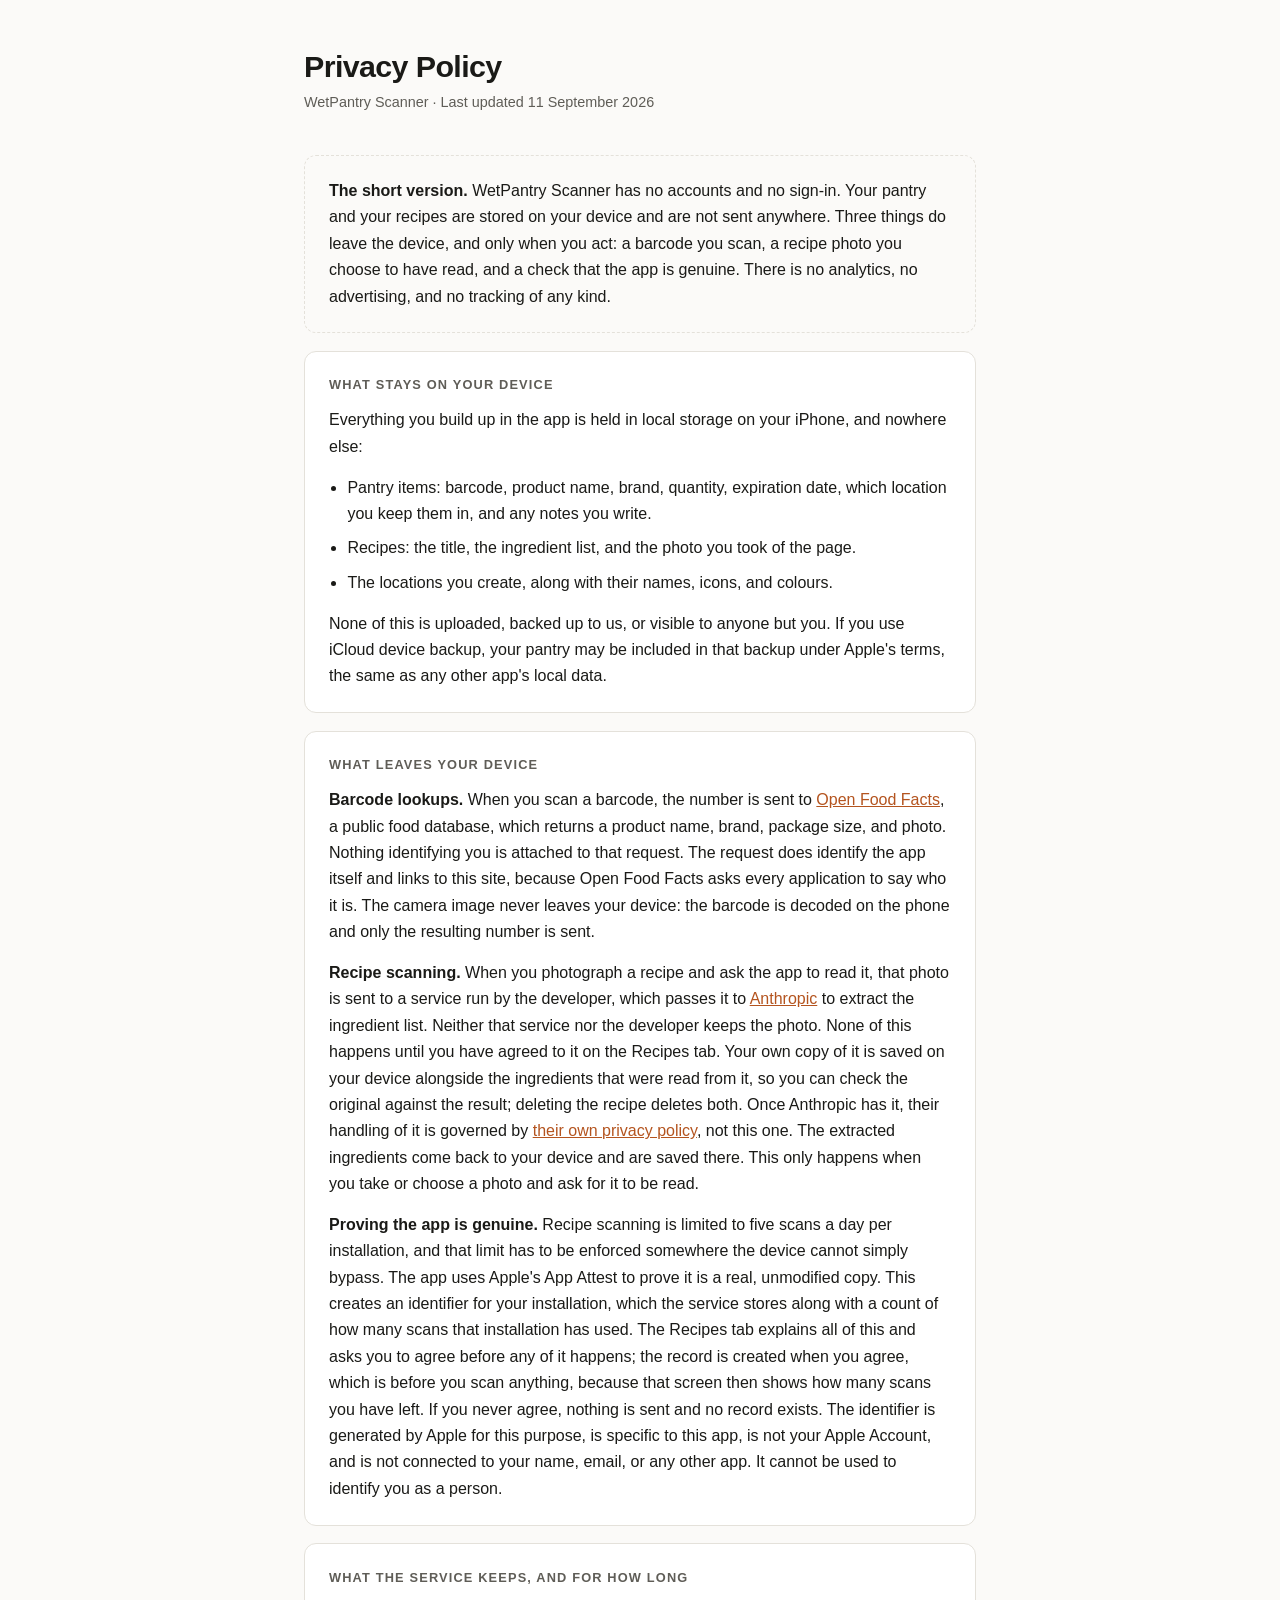
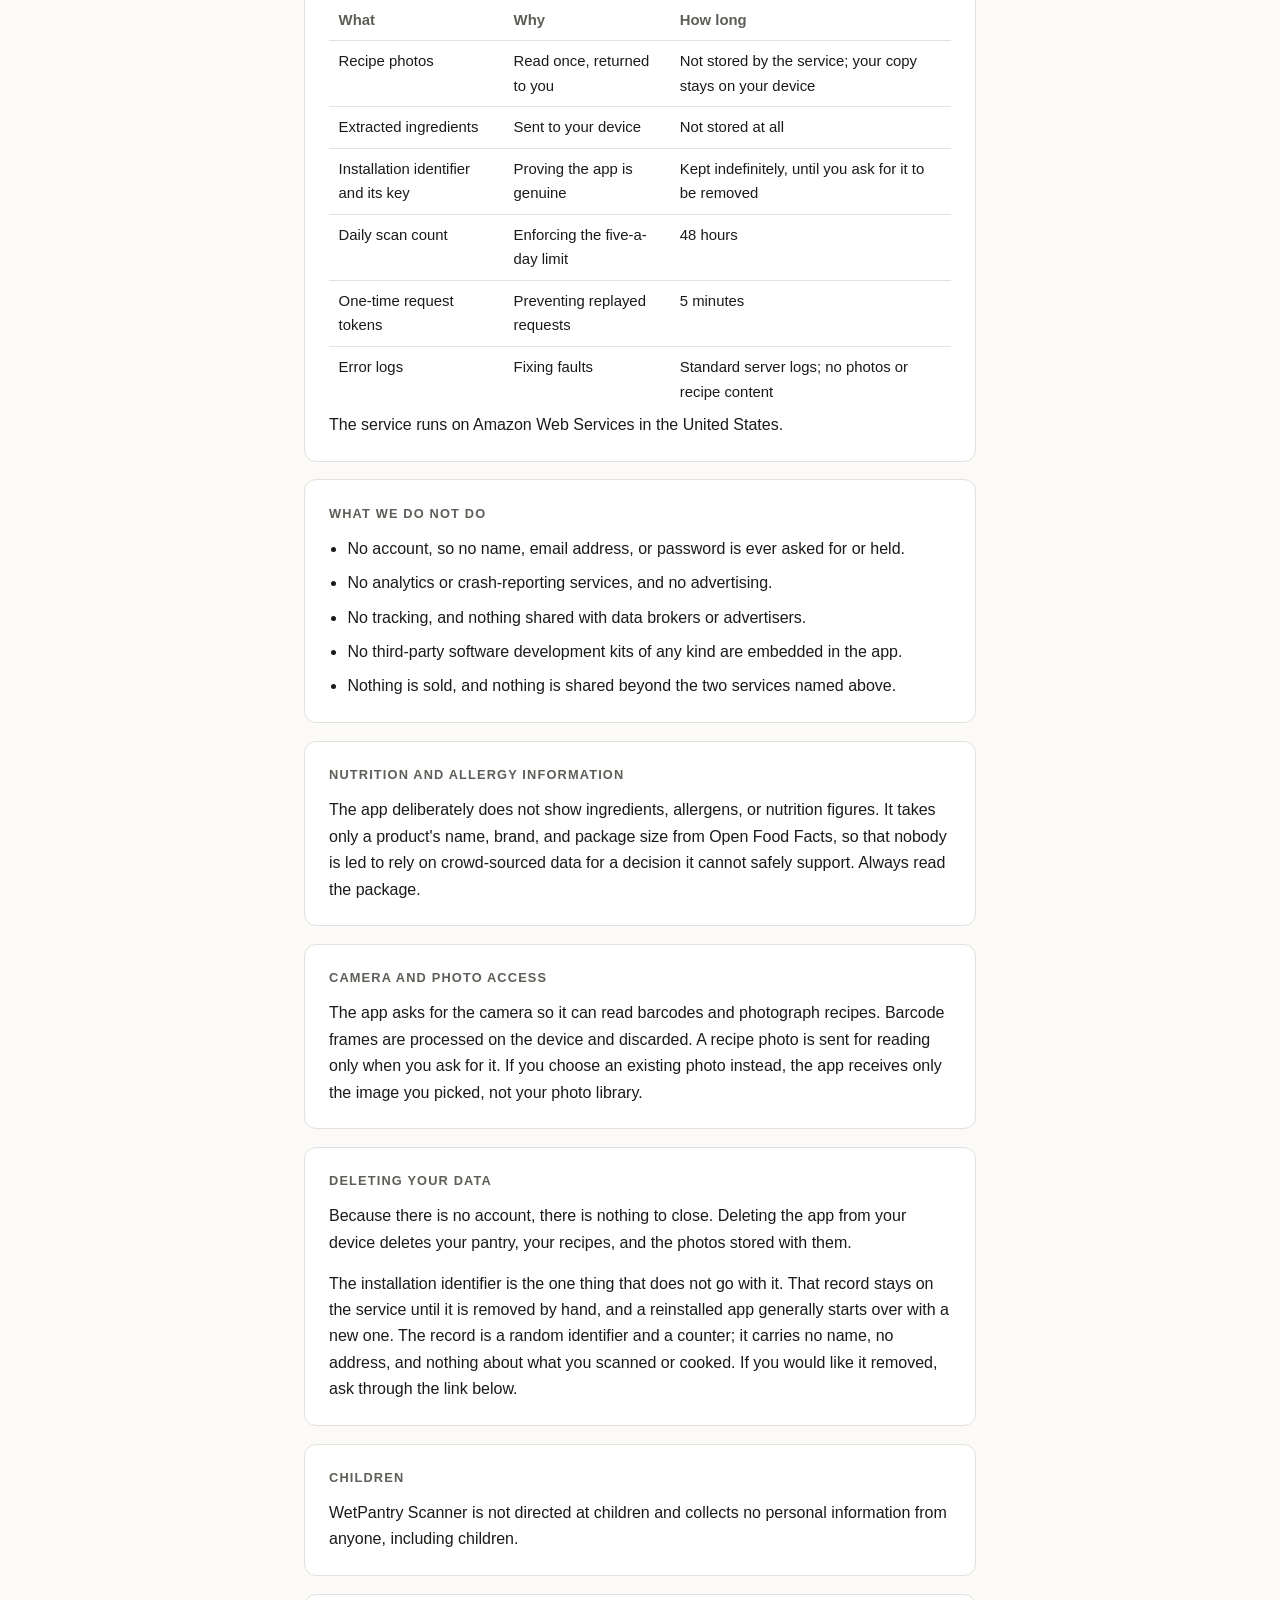
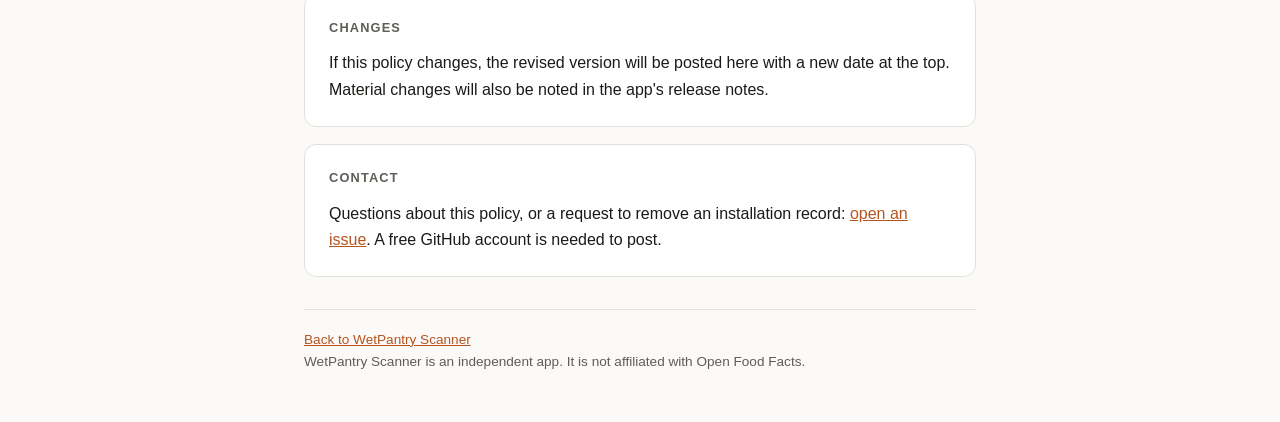
==== commit be819ac4: "Say that recipe reading is asked for before it happens The app now asks before anything about a reci" ====
--- a/privacy.html
+++ b/privacy.html
@@ -33,9 +33,9 @@
 
     <p><strong>Barcode lookups.</strong> When you scan a barcode, the number is sent to <a href="https://world.openfoodfacts.org">Open Food Facts</a>, a public food database, which returns a product name, brand, package size, and photo. Nothing identifying you is attached to that request. The request does identify the app itself and links to this site, because Open Food Facts asks every application to say who it is. The camera image never leaves your device: the barcode is decoded on the phone and only the resulting number is sent.</p>
 
-    <p><strong>Recipe scanning.</strong> When you photograph a recipe and ask the app to read it, that photo is sent to a service run by the developer, which passes it to <a href="https://www.anthropic.com">Anthropic</a> to extract the ingredient list. Neither that service nor the developer keeps the photo. Your own copy of it is saved on your device alongside the ingredients that were read from it, so you can check the original against the result; deleting the recipe deletes both. Once Anthropic has it, their handling of it is governed by <a href="https://www.anthropic.com/legal/privacy">their own privacy policy</a>, not this one. The extracted ingredients come back to your device and are saved there. This only happens when you take or choose a photo and ask for it to be read.</p>
+    <p><strong>Recipe scanning.</strong> When you photograph a recipe and ask the app to read it, that photo is sent to a service run by the developer, which passes it to <a href="https://www.anthropic.com">Anthropic</a> to extract the ingredient list. Neither that service nor the developer keeps the photo. None of this happens until you have agreed to it on the Recipes tab. Your own copy of it is saved on your device alongside the ingredients that were read from it, so you can check the original against the result; deleting the recipe deletes both. Once Anthropic has it, their handling of it is governed by <a href="https://www.anthropic.com/legal/privacy">their own privacy policy</a>, not this one. The extracted ingredients come back to your device and are saved there. This only happens when you take or choose a photo and ask for it to be read.</p>
 
-    <p><strong>Proving the app is genuine.</strong> Recipe scanning is limited to five scans a day per installation, and that limit has to be enforced somewhere the device cannot simply bypass. The app uses Apple's App Attest to prove it is a real, unmodified copy. This creates an identifier for your installation, which the service stores along with a count of how many scans that installation has used. It is created when you first open the Recipes tab rather than when you first scan, because that screen shows how many scans you have left, which means the record exists even if you never scan a recipe. The identifier is generated by Apple for this purpose, is specific to this app, is not your Apple Account, and is not connected to your name, email, or any other app. It cannot be used to identify you as a person.</p>
+    <p><strong>Proving the app is genuine.</strong> Recipe scanning is limited to five scans a day per installation, and that limit has to be enforced somewhere the device cannot simply bypass. The app uses Apple's App Attest to prove it is a real, unmodified copy. This creates an identifier for your installation, which the service stores along with a count of how many scans that installation has used. The Recipes tab explains all of this and asks you to agree before any of it happens; the record is created when you agree, which is before you scan anything, because that screen then shows how many scans you have left. If you never agree, nothing is sent and no record exists. The identifier is generated by Apple for this purpose, is specific to this app, is not your Apple Account, and is not connected to your name, email, or any other app. It cannot be used to identify you as a person.</p>
   </section>
 
   <section>
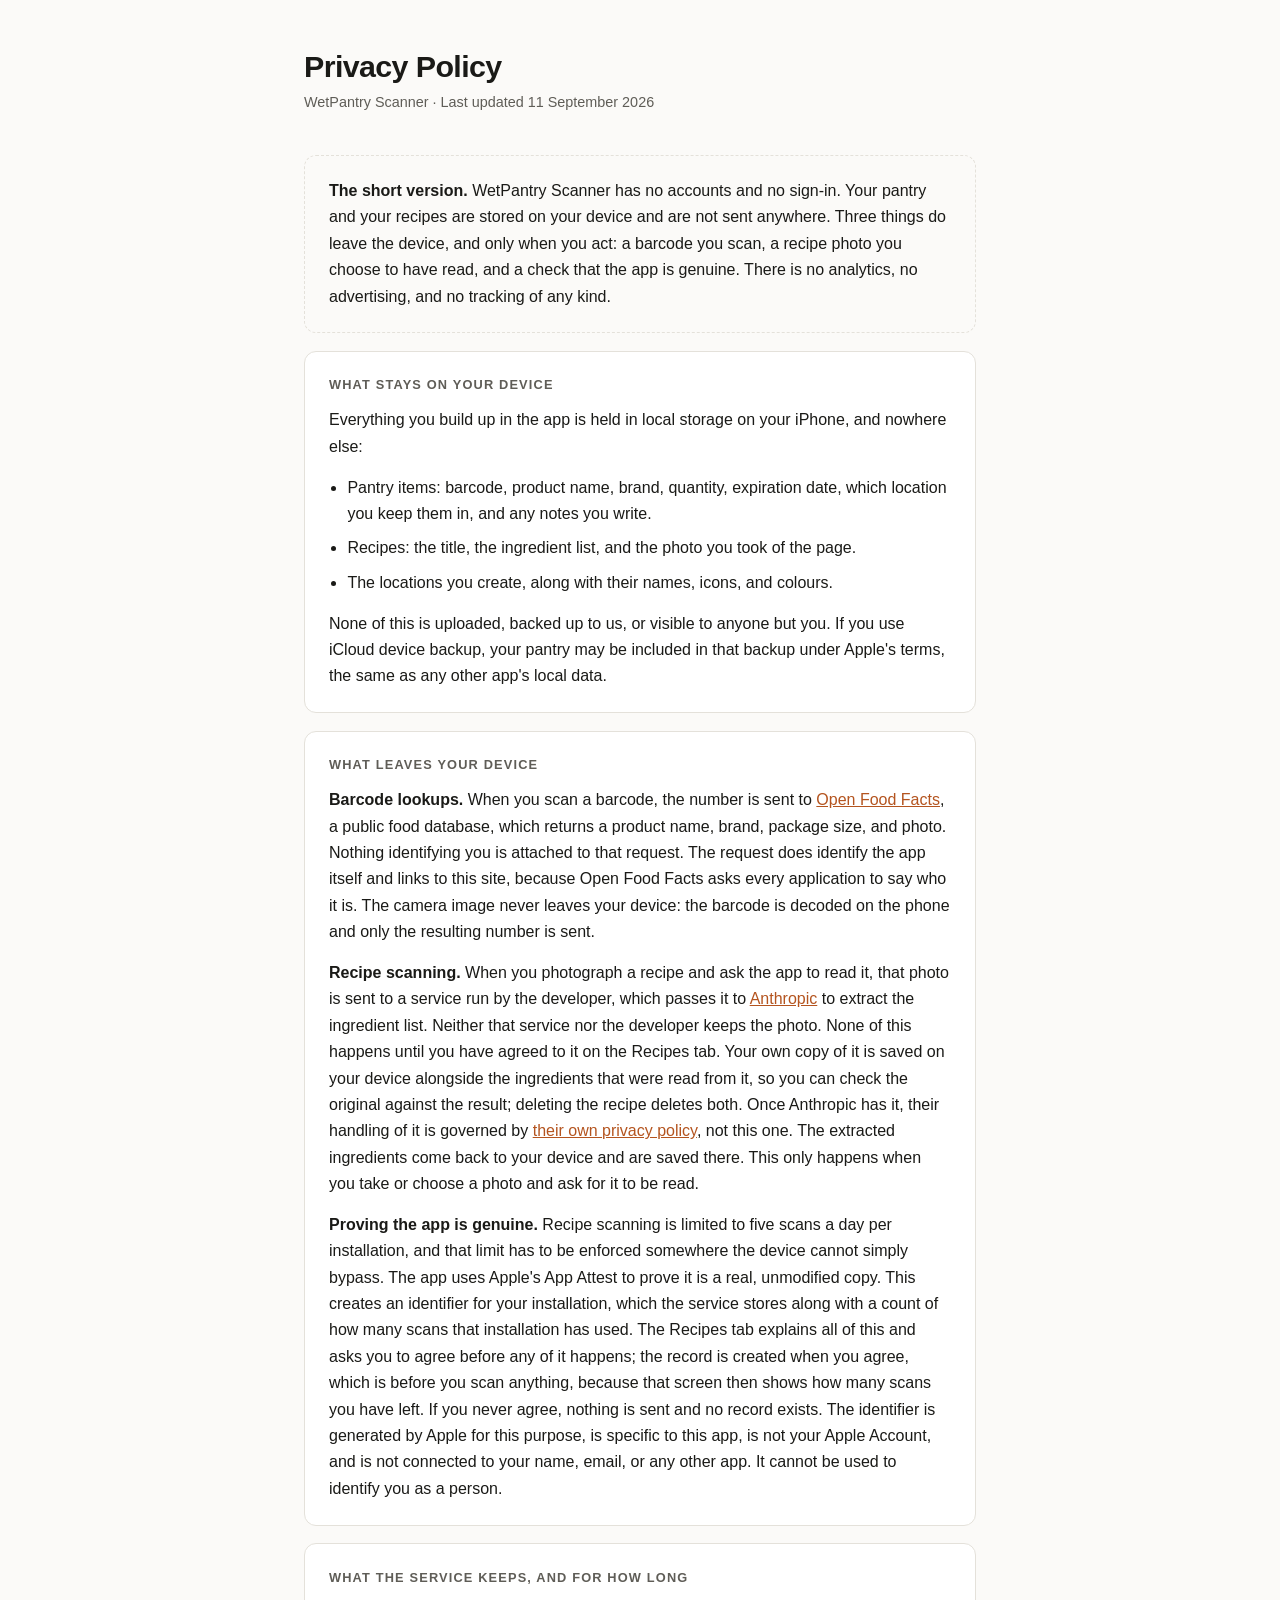
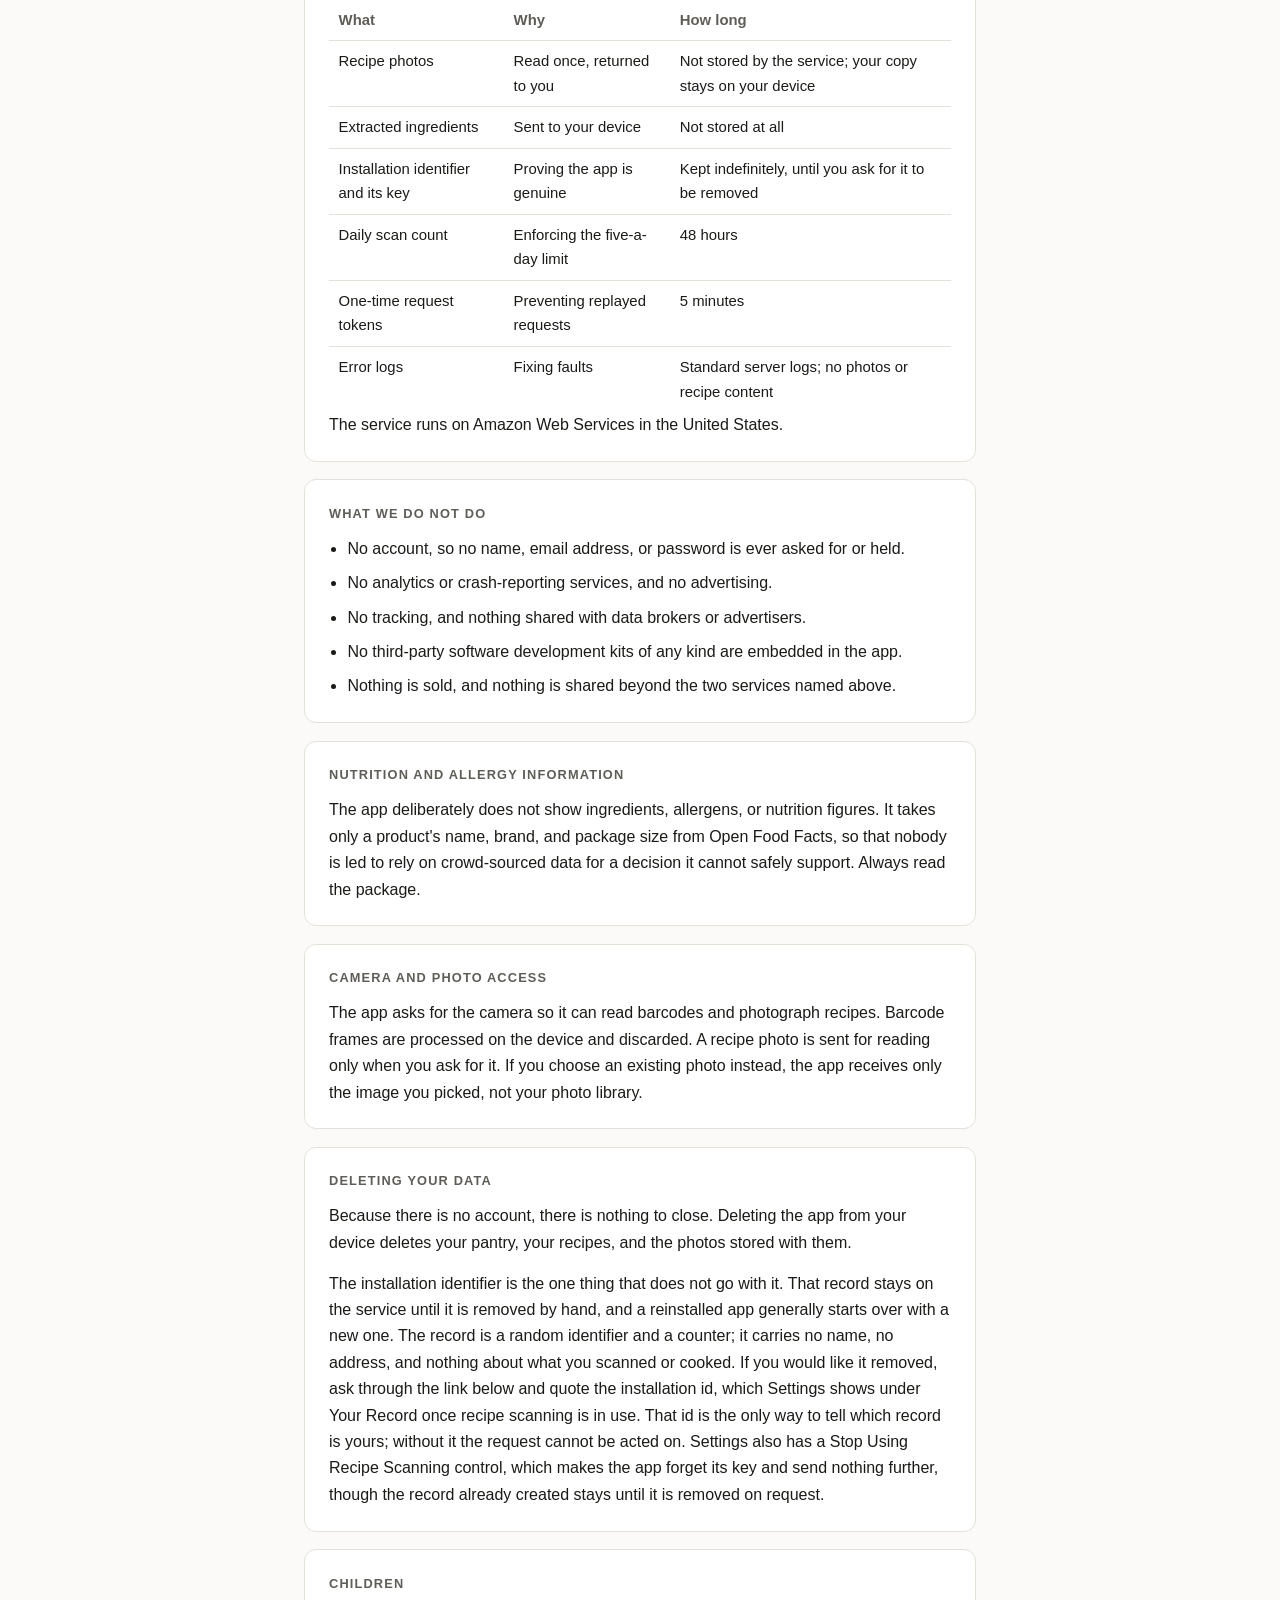
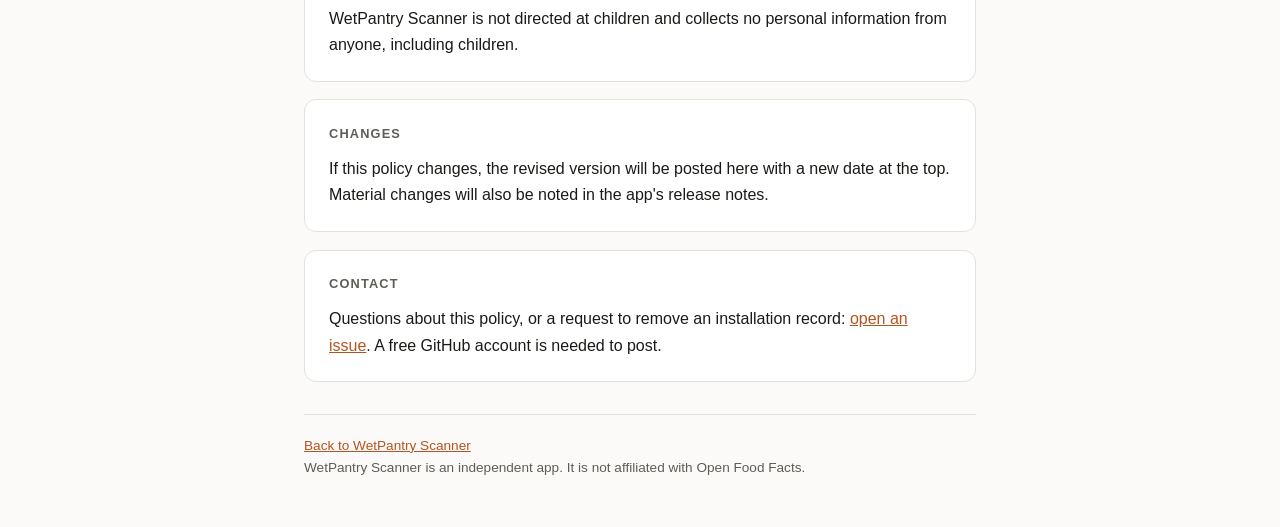
==== commit 336d4639: "Say how to have an installation record removed The offer to remove a record on request could not be " ====
--- a/privacy.html
+++ b/privacy.html
@@ -78,7 +78,7 @@
   <section>
     <h2>Deleting your data</h2>
     <p>Because there is no account, there is nothing to close. Deleting the app from your device deletes your pantry, your recipes, and the photos stored with them.</p>
-    <p>The installation identifier is the one thing that does not go with it. That record stays on the service until it is removed by hand, and a reinstalled app generally starts over with a new one. The record is a random identifier and a counter; it carries no name, no address, and nothing about what you scanned or cooked. If you would like it removed, ask through the link below.</p>
+    <p>The installation identifier is the one thing that does not go with it. That record stays on the service until it is removed by hand, and a reinstalled app generally starts over with a new one. The record is a random identifier and a counter; it carries no name, no address, and nothing about what you scanned or cooked. If you would like it removed, ask through the link below and quote the installation id, which Settings shows under Your Record once recipe scanning is in use. That id is the only way to tell which record is yours; without it the request cannot be acted on. Settings also has a Stop Using Recipe Scanning control, which makes the app forget its key and send nothing further, though the record already created stays until it is removed on request.</p>
   </section>
 
   <section>
